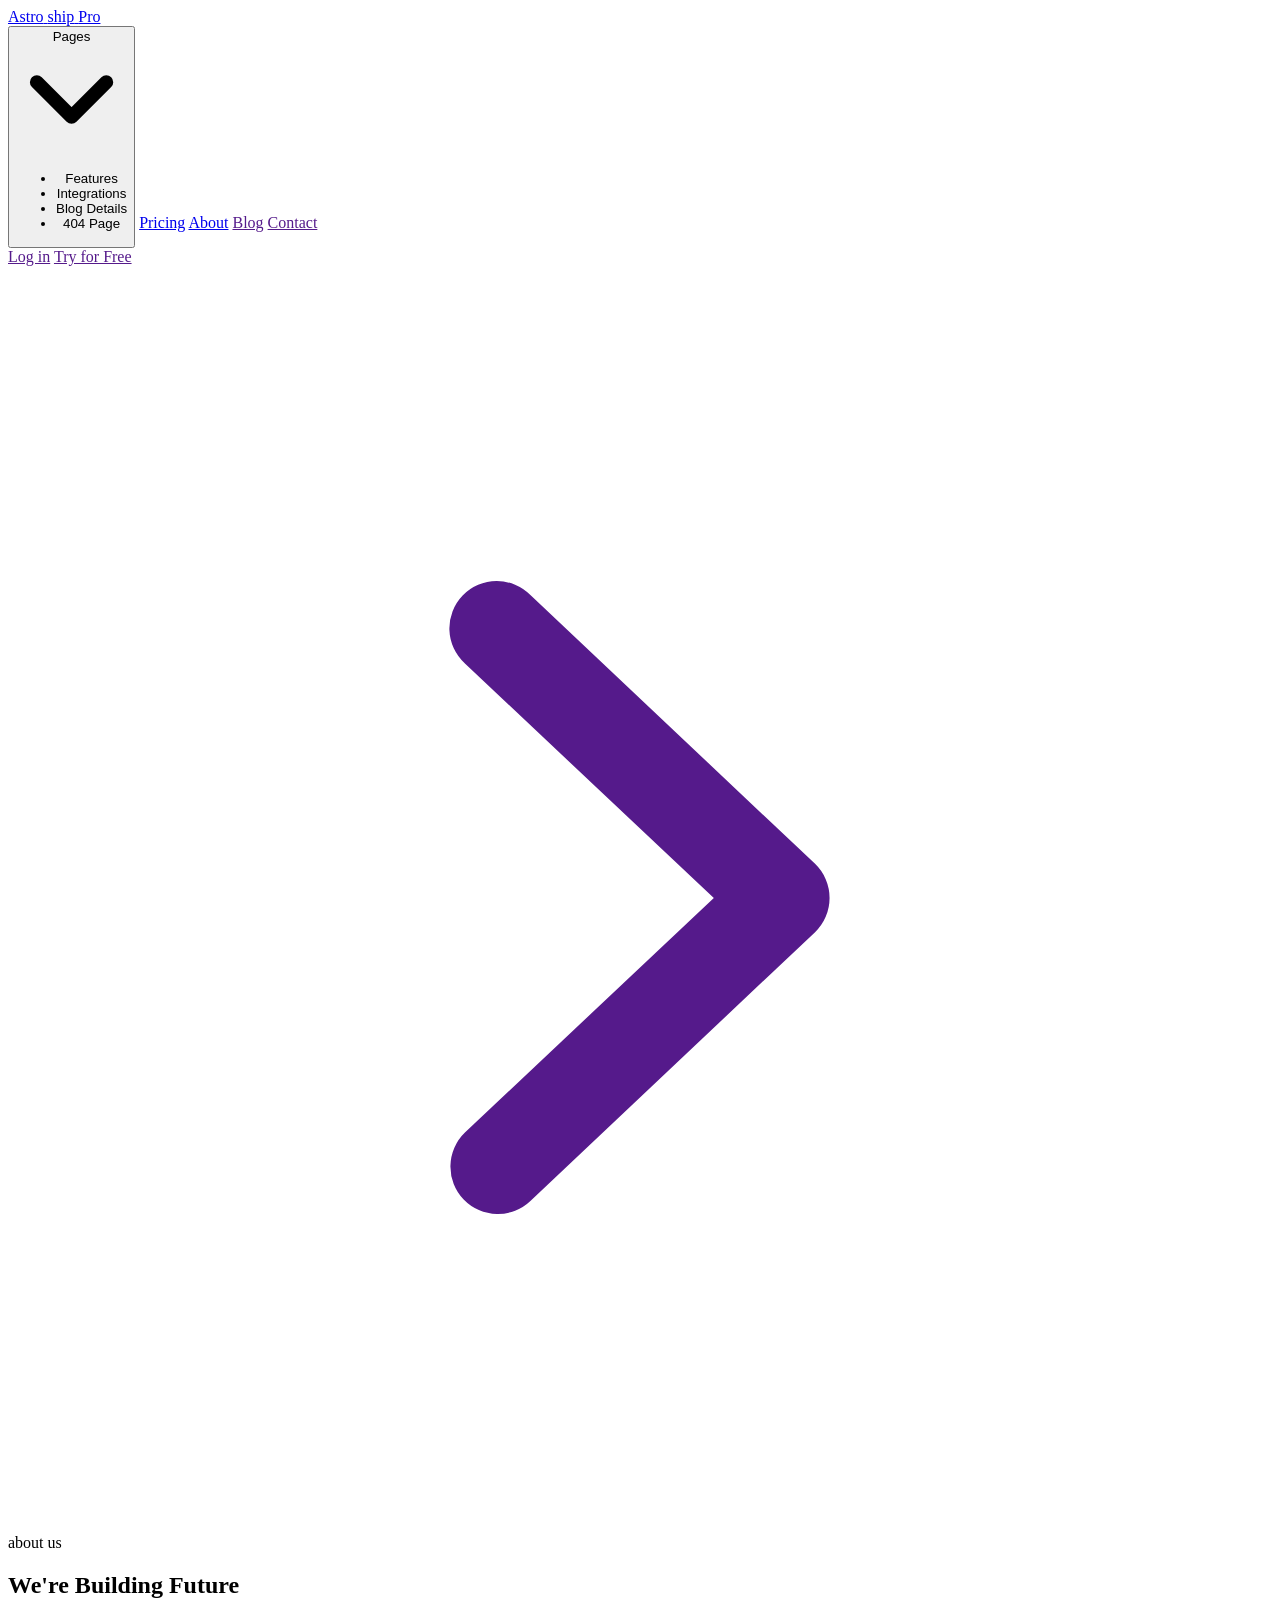
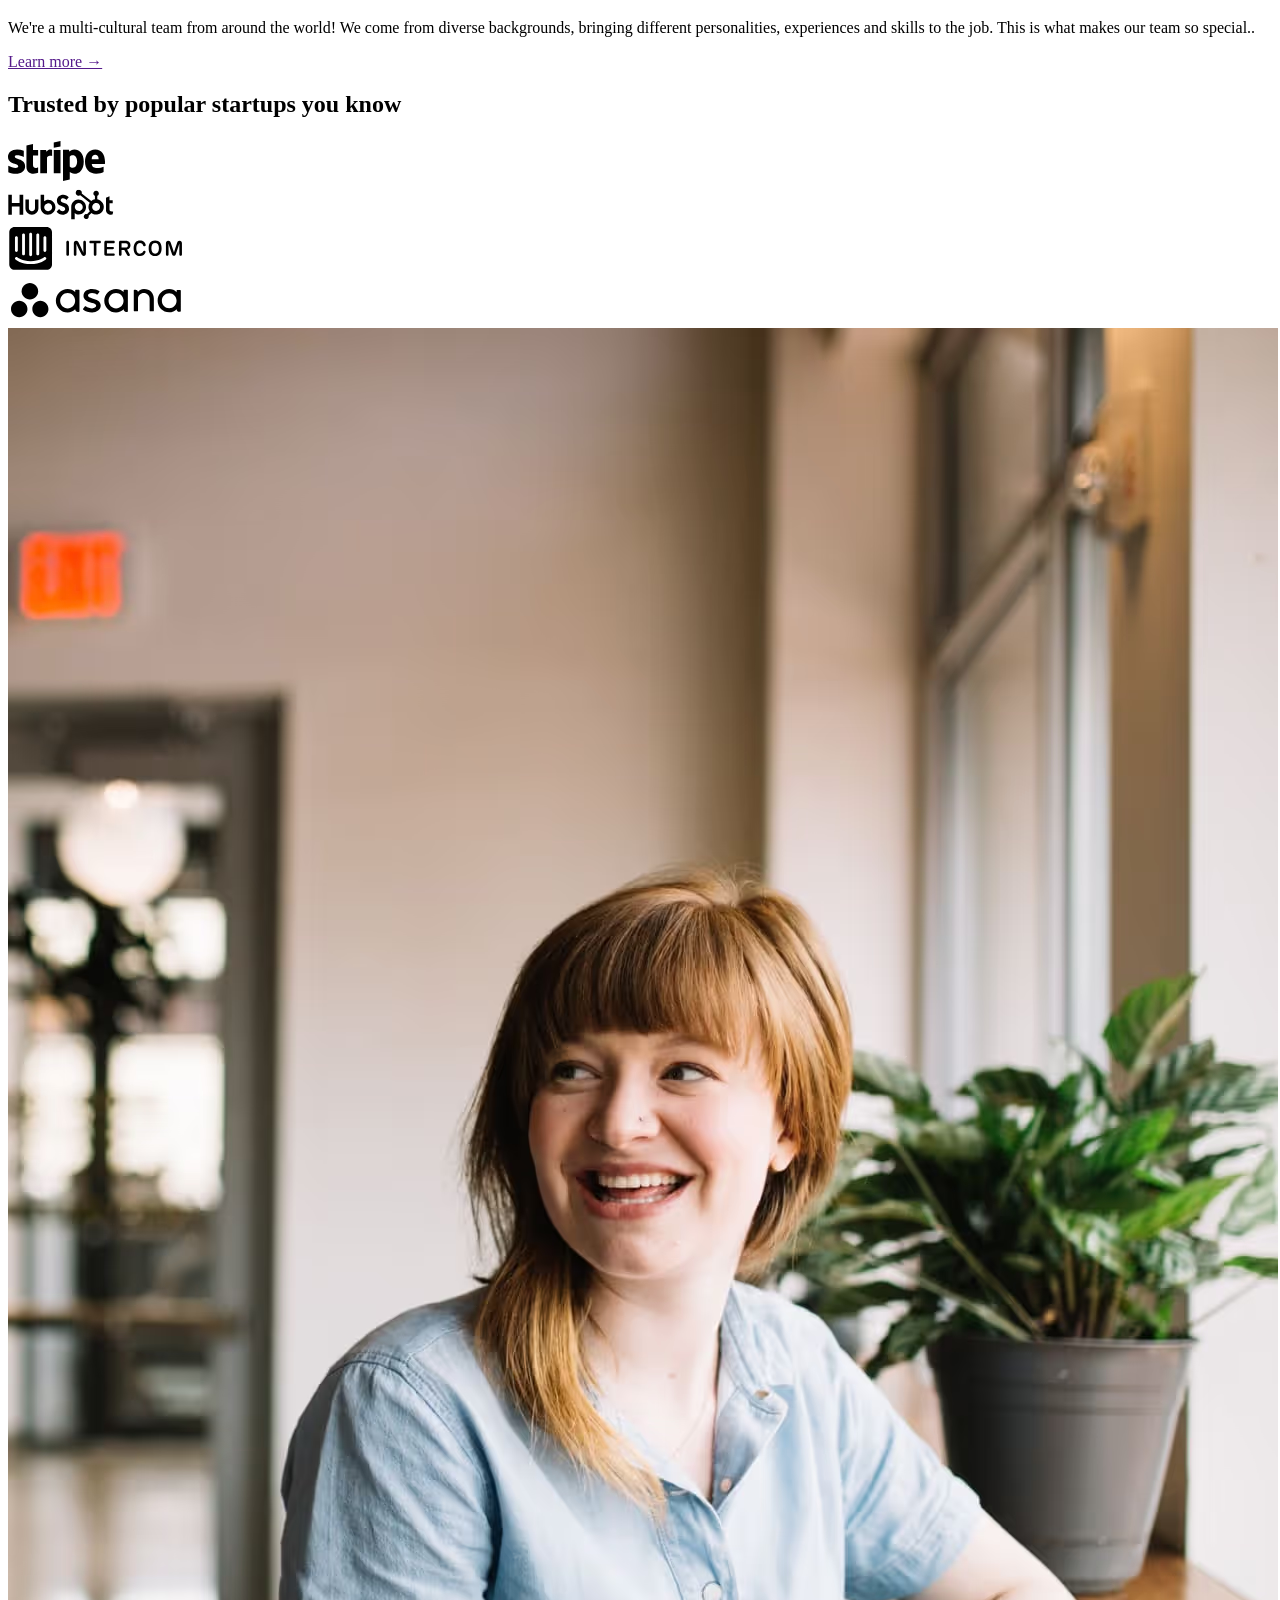
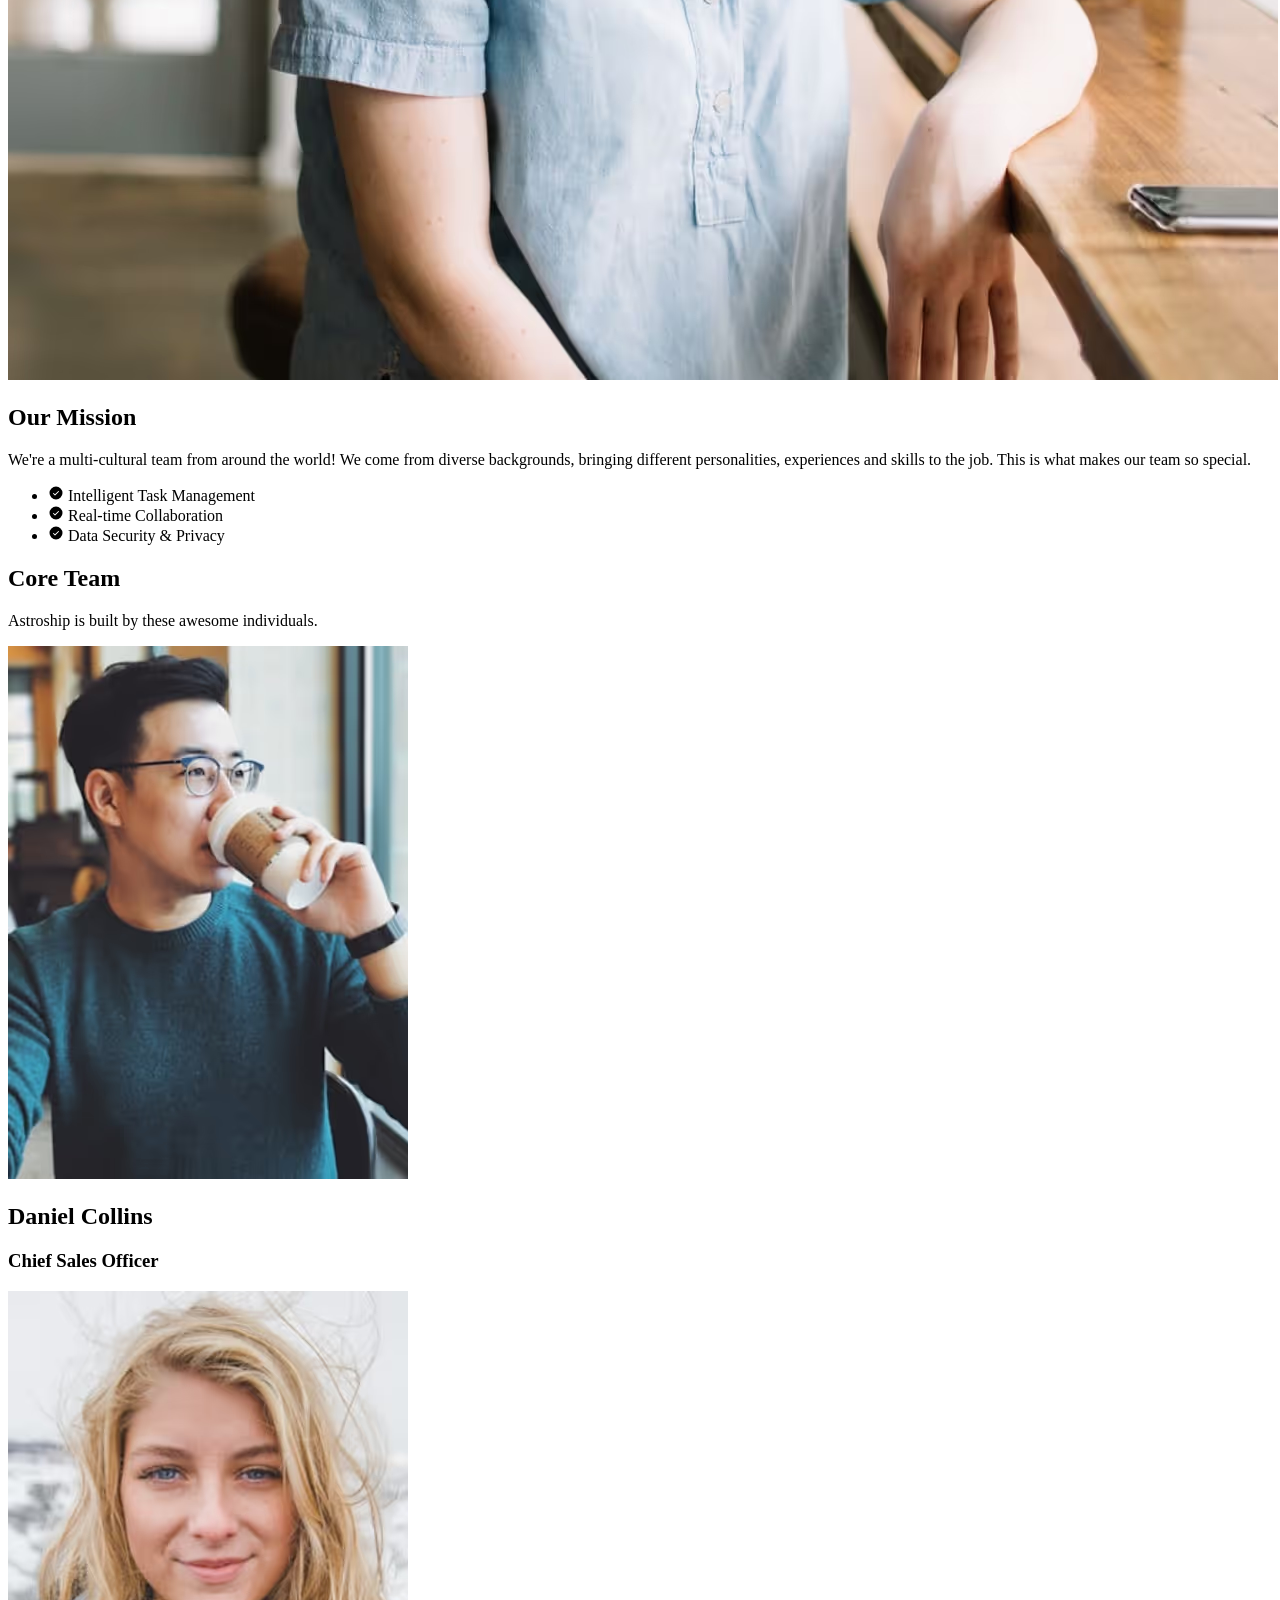
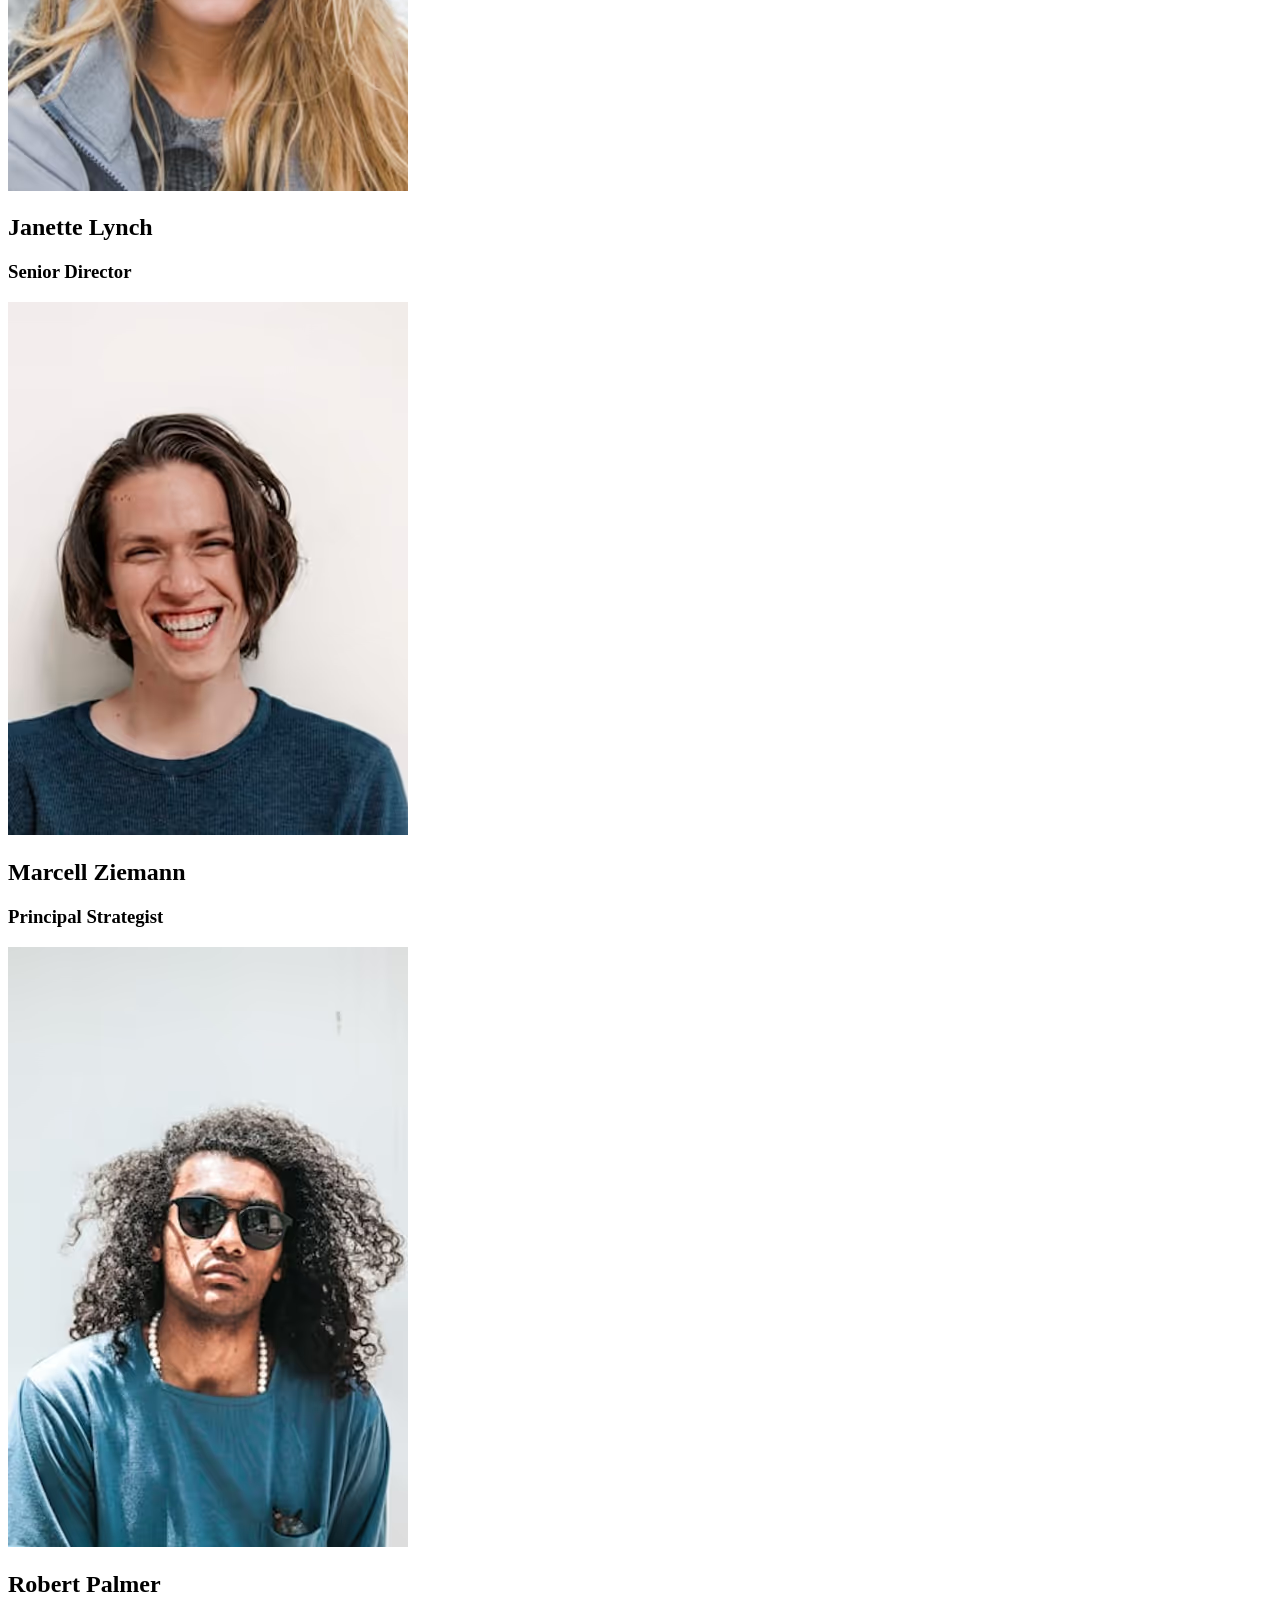
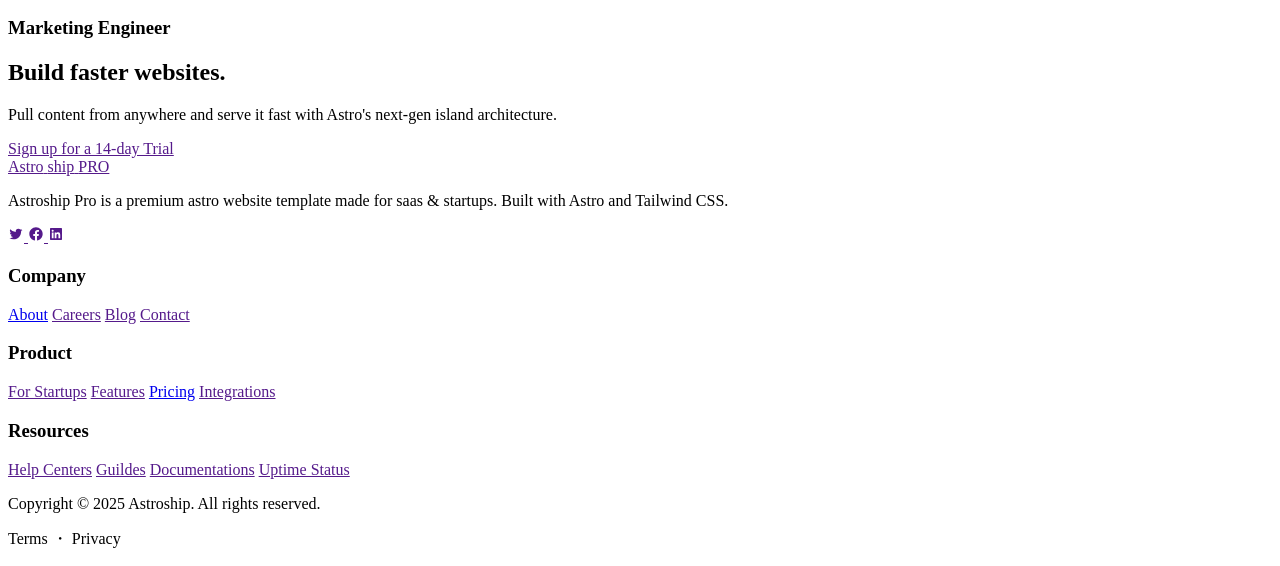
==== about.html @ 26588122 "update" ====
<!DOCTYPE html>
<html lang="en">

<head>
    <meta charset="UTF-8">
    <meta name="viewport" content="width=device-width, initial-scale=1.0">
    <title>Document</title>
    <link rel="preconnect" href="https://fonts.googleapis.com">
    <link rel="preconnect" href="https://fonts.gstatic.com" crossorigin>
    <link href="https://fonts.googleapis.com/css2?family=Inter:wght@100..900&display=swap" rel="stylesheet">
    <link rel="stylesheet" href="./css/about.css">
</head>

<body>
    <header>
        <div class="container">
            <div class="header-content">
                <a href="./index.html">
                    <div class="logo">
                        <span>Astro</span>
                        <span>ship</span>
                        <span>Pro</span>
                    </div>
                </a>
                <nav>
                    <button>
                        <span>Pages</span>
                        <svg xmlns="http://www.w3.org/2000/svg" fill="none" viewBox="0 0 24 24" stroke-width="3"
                            stroke="currentColor">
                            <path stroke-linecap="round" stroke-linejoin="round" d="M19.5 8.25l-7.5 7.5-7.5-7.5"></path>
                        </svg>
                        <div class="dropdown">
                            <ul>
                                <li>Features</li>
                                <li>Integrations</li>
                                <li>Blog Details</li>
                                <li>404 Page</li>
                            </ul>
                        </div>
                    </button>
                    <a href="./pricing.html">Pricing</a>
                    <a href="./about.html">About</a>
                    <a href="">Blog</a>
                    <a href="">Contact</a>
                </nav>
                <div class="login">
                    <a href="">Log in</a>
                    <a href="">
                        <span>Try for Free</span>
                        <svg xmlns="http://www.w3.org/2000/svg" viewBox="0 0 20 20" fill="currentColor">
                            <path fill-rule="evenodd"
                                d="M7.21 14.77a.75.75 0 01.02-1.06L11.168 10 7.23 6.29a.75.75 0 111.04-1.08l4.5 4.25a.75.75 0 010 1.08l-4.5 4.25a.75.75 0 01-1.06-.02z"
                                clip-rule="evenodd"></path>
                        </svg>
                    </a>
                </div>
            </div>
        </div>
    </header>
    <section class="aboutUs">
        <span>about us</span>
        <h1>We're Building Future</h1>
        <p>
            We're a multi-cultural team from around the world! We come from diverse backgrounds, bringing different
            personalities, experiences and skills to the job. This is what makes our team so special..
        </p>
        <a href="">
            Learn more →
        </a>
    </section>
    <section class="startUps">
        <h2>Trusted by popular startups you know</h2>
        <div>
            <div>
                <svg xmlns="http://www.w3.org/2000/svg" xmlns:xlink="http://www.w3.org/1999/xlink" fill="currentColor"
                    height="48" viewBox="0 0 97 48" width="97" class="h-full w-auto">
                    <clipPath id="a">
                        <path d="m0 0h97v48h-97z"></path>
                    </clipPath>
                    <g clip-path="url(#a)" fill="current">
                        <path clip-rule="evenodd"
                            d="m52.5131 4v5.42063l-6.763 1.44197v-5.44736zm14.0657 8.4375c-2.6406 0-4.3381 1.2283-5.2812 2.0828l-.3502-1.6556h-5.9278v31.1353l6.7361-1.4153.0269-7.5568c.97.6943 2.3981 1.6823 4.7692 1.6823 4.8231 0 9.215-3.8452 9.215-12.3099-.0269-7.7438-4.4728-11.9628-9.188-11.9628zm-1.6167 18.3981c-1.5897 0-2.5328-.5608-3.1795-1.255l-.0269-9.9067c.7006-.7744 1.6706-1.3084 3.2064-1.3084 2.4519 0 4.1494 2.7236 4.1494 6.2217 0 3.5781-1.6705 6.2484-4.1494 6.2484zm32.0382-6.1683c0-6.8359-3.3412-12.2298-9.727-12.2298-6.4128 0-10.2928 5.3939-10.2928 12.1764 0 8.0375 4.5806 12.0962 11.155 12.0962 3.2064 0 5.6314-.7209 7.4637-1.7356v-5.3405c-1.8323.9079-3.9339 1.4686-6.6014 1.4686-2.6137 0-4.9309-.9079-5.2273-4.0588h13.1759c0-.1463.0096-.4776.0206-.86l.0002-.006v-.0004-.0003-.0007l.0001-.0006v-.0004c.0151-.523.033-1.1393.033-1.5081zm-13.3106-2.5368c0-3.0174 1.8592-4.2724 3.5567-4.2724 1.6436 0 3.395 1.255 3.395 4.2724zm-31.1766-9.2399h-6.763v23.3648h6.763zm-14.4391.0026.4311 1.976c1.5897-2.8839 4.7422-2.2964 5.6045-1.976v6.1416c-.8353-.2937-3.5298-.6676-5.1195 1.3885v15.8347h-6.7361v-23.3648zm-13.0429-5.79554-6.5744 1.38853-.027 21.38881c0 3.9519 2.9909 6.8625 6.9787 6.8625 2.2094 0 3.8261-.4005 4.7153-.8812v-5.4206c-.8623.3472-5.1195 1.5755-5.1195-2.3765v-9.4794h5.1195v-5.6877h-5.1195zm-15.9238 11.13434c-1.42806 0-2.29029.4005-2.29029 1.4419 0 1.137 1.4839 1.6372 3.32489 2.2577 3.0011 1.0116 6.9512 2.3431 6.9679 7.2751 0 4.7798-3.8531 7.5302-9.45751 7.5302-2.31722 0-4.85-.454-7.35584-1.5221v-6.3552c2.26334 1.2283 5.11945 2.1362 7.35584 2.1362 1.50889 0 2.58671-.4005 2.58671-1.6289 0-1.2594-1.60861-1.8351-3.5506-2.5301-2.95752-1.0585-6.68833896-2.3937-6.68833896-6.8425 0-4.7263 3.63750896-7.5568 9.10723896-7.5568 2.2364 0 4.4458.3471 6.6822 1.2283v6.2751c-2.0478-1.0948-4.6344-1.7089-6.6822-1.7089z"
                            fill-rule="evenodd"></path>
                    </g>
                </svg>
            </div>
            <div>
                <svg viewBox="0 0 106 31" fill="currentColor" xmlns="http://www.w3.org/2000/svg" width="106" height="31"
                    class="h-full w-auto">
                    <g clip-path="url(#clip-hubspot-mono)">
                        <path
                            d="M11.5651 5.62866V14.0394H3.8408V5.62866H0.173584V25.7058H3.8408V17.5682H11.5651V25.7058H15.2323V5.62866H11.5651Z">
                        </path>
                        <path
                            d="M26.9691 19.2163C26.9691 20.0209 26.6495 20.7926 26.0805 21.3616C25.5116 21.9305 24.7399 22.2502 23.9353 22.2502C23.1306 22.2502 22.359 21.9305 21.79 21.3616C21.221 20.7926 20.9014 20.0209 20.9014 19.2163V10.6169H17.4229V19.2163C17.4229 20.9418 18.1083 22.5967 19.3285 23.8168C20.5486 25.037 22.2034 25.7224 23.929 25.7224C25.6545 25.7224 27.3094 25.037 28.5295 23.8168C29.7496 22.5967 30.4351 20.9418 30.4351 19.2163V10.6169H26.9691V19.2163Z">
                        </path>
                        <path
                            d="M52.7417 11.5023C52.7417 9.73968 53.9078 9.18088 55.1853 9.18088C56.2148 9.18088 57.575 9.96428 58.4644 10.9148L60.7427 8.23039C59.6053 6.69235 57.2983 5.62866 55.4099 5.62866C51.6367 5.62866 48.9074 7.83869 48.9074 11.5023C48.9074 18.2995 57.2156 16.1434 57.2156 19.9472C57.2156 21.1204 56.0765 22.1572 54.772 22.1572C52.7147 22.1572 52.0481 21.151 51.103 20.0873L48.575 22.716C50.192 24.7014 52.1865 25.7094 54.5762 25.7094C58.1607 25.7094 61.0446 23.4724 61.0446 19.9759C61.0446 12.4295 52.7363 14.7742 52.7363 11.5023">
                        </path>
                        <path
                            d="M104.141 22.4985C102.085 22.4985 101.501 21.6091 101.501 20.2471V14.219H104.696V11.1644H101.501V7.13428L97.9741 8.71724V20.9964C97.9741 24.1372 100.141 25.7201 103.113 25.7201C103.579 25.7286 104.045 25.6913 104.504 25.6087L105.364 22.441C104.976 22.4679 104.531 22.4949 104.141 22.4949">
                        </path>
                        <path
                            d="M40.2095 10.7176C38.4864 10.7176 37.2844 11.2171 36.1219 12.358V5.74951H32.6379V17.9981C32.6379 22.5835 35.953 25.7242 39.6777 25.7242C43.8103 25.7242 47.4452 22.5278 47.4452 18.2227C47.4452 13.9715 44.0996 10.7194 40.2095 10.7194V10.7176ZM40.188 22.2187C39.4062 22.2187 38.6419 21.9869 37.9919 21.5526C37.3418 21.1182 36.8352 20.5008 36.536 19.7785C36.2368 19.0563 36.1585 18.2615 36.311 17.4947C36.4636 16.7279 36.84 16.0235 37.3929 15.4707C37.9457 14.9179 38.65 14.5414 39.4168 14.3889C40.1836 14.2364 40.9784 14.3146 41.7007 14.6138C42.423 14.913 43.0404 15.4197 43.4747 16.0697C43.9091 16.7198 44.1409 17.484 44.1409 18.2658C44.1409 19.3142 43.7244 20.3196 42.9831 21.061C42.2418 21.8023 41.2364 22.2187 40.188 22.2187Z">
                        </path>
                        <path
                            d="M78.0389 18.0389C78.0389 13.7266 74.4112 10.5374 70.2714 10.5374C66.5467 10.5374 63.2317 13.6781 63.2317 18.2635V30.5193H66.7156V23.9018C67.8763 25.0409 69.0802 25.5422 70.8015 25.5422C74.6915 25.5422 78.0371 22.2919 78.0371 18.0389H78.0389ZM74.74 17.9958C74.74 18.7776 74.5082 19.5418 74.0738 20.1919C73.6395 20.8419 73.0221 21.3486 72.2998 21.6478C71.5775 21.947 70.7827 22.0252 70.0159 21.8727C69.2492 21.7202 68.5448 21.3437 67.992 20.7909C67.4392 20.2381 67.0627 19.5337 66.9102 18.7669C66.7577 18.0001 66.8359 17.2054 67.1351 16.4831C67.4343 15.7608 67.941 15.1434 68.591 14.709C69.2411 14.2747 70.0053 14.0429 70.7871 14.0429C71.8355 14.0429 72.8409 14.4593 73.5822 15.2006C74.3236 15.942 74.74 16.9474 74.74 17.9958Z">
                        </path>
                        <path opacity="var(--svg-path-opacity)"
                            d="M89.2939 10.3688V6.86871C89.7565 6.65259 90.1481 6.30952 90.4233 5.87946C90.6984 5.44939 90.8458 4.95002 90.8481 4.43948V4.35862C90.8481 3.64382 90.5642 2.9583 90.0587 2.45285C89.5533 1.94741 88.8678 1.66346 88.153 1.66346H88.0721C87.3573 1.66346 86.6718 1.94741 86.1664 2.45285C85.6609 2.9583 85.377 3.64382 85.377 4.35862V4.43948C85.3793 4.95002 85.5267 5.44939 85.8018 5.87946C86.077 6.30952 86.4686 6.65259 86.9312 6.86871V10.3688C85.6017 10.5722 84.3497 11.1233 83.3017 11.9662L73.7033 4.48979C73.7713 4.24324 73.8075 3.98905 73.8111 3.73334C73.8122 3.1327 73.6351 2.54522 73.3022 2.04524C72.9694 1.54525 72.4957 1.15521 71.9412 0.924446C71.3866 0.693685 70.7761 0.632572 70.1868 0.748837C69.5975 0.865103 69.056 1.15352 68.6306 1.57762C68.2053 2.00171 67.9152 2.54243 67.7972 3.13137C67.6792 3.72031 67.7385 4.33102 67.9676 4.88625C68.1968 5.44149 68.5854 5.9163 69.0844 6.25063C69.5834 6.58496 70.1703 6.76379 70.771 6.7645C71.2962 6.76215 71.8117 6.62214 72.2659 6.35843L81.7187 13.7126C80.8694 14.9955 80.4262 16.5045 80.447 18.0429C80.4679 19.5813 80.9517 21.0778 81.8355 22.3371L78.9607 25.212C78.7282 25.1377 78.486 25.0984 78.242 25.0952C77.7489 25.0955 77.2669 25.2421 76.8571 25.5162C76.4473 25.7904 76.1279 26.1799 75.9393 26.6356C75.7508 27.0912 75.7016 27.5925 75.7979 28.0761C75.8941 28.5597 76.1316 29.0039 76.4803 29.3526C76.829 29.7013 77.2732 29.9387 77.7568 30.035C78.2404 30.1313 78.7417 30.0821 79.1973 29.8935C79.653 29.705 80.0425 29.3856 80.3166 28.9758C80.5908 28.5659 80.7373 28.084 80.7377 27.5909C80.7346 27.3469 80.6952 27.1047 80.6209 26.8722L83.4652 24.0279C84.3927 24.7416 85.4712 25.2336 86.6181 25.4661C87.7651 25.6987 88.95 25.6657 90.0822 25.3696C91.2144 25.0735 92.2639 24.5222 93.1501 23.7579C94.0364 22.9936 94.736 22.0367 95.1953 20.9603C95.6546 19.8839 95.8615 18.7167 95.8001 17.548C95.7386 16.3793 95.4106 15.2402 94.841 14.2179C94.2713 13.1956 93.4753 12.3172 92.5138 11.6501C91.5524 10.9829 90.4509 10.5446 89.2939 10.3688ZM88.1152 21.879C87.3372 21.8783 86.5769 21.6469 85.9303 21.2142C85.2837 20.7815 84.7799 20.1668 84.4826 19.4478C84.1852 18.7288 84.1077 17.9378 84.2598 17.1748C84.4119 16.4118 84.7868 15.711 85.3371 15.161C85.8873 14.611 86.5883 14.2364 87.3514 14.0847C88.1145 13.9329 88.9054 14.0108 89.6243 14.3085C90.3431 14.6061 90.9576 15.1102 91.39 15.757C91.8224 16.4037 92.0534 17.1642 92.0538 17.9422C92.0538 18.9858 91.6392 19.9867 90.9013 20.7247C90.1633 21.4626 89.1624 21.8772 88.1188 21.8772">
                        </path>
                    </g>
                    <defs>
                        <clipPath id="clip-hubspot-mono">
                            <rect width="105.19" height="29.8175" fill="current"
                                transform="translate(0.174072 0.692871)">
                            </rect>
                        </clipPath>
                    </defs>
                </svg>
            </div>
            <div>
                <svg fill="currentColor" viewBox="0 0 175 48" width="175" height="48" class="h-full w-auto"
                    xmlns="http://www.w3.org/2000/svg">
                    <g fill="current">
                        <path
                            d="m37.6816794 0h-32.06106871c-2.9509542 0-5.34351145 2.39255725-5.34351145 5.34351145v32.06106875c0 2.9509542 2.39255725 5.3435114 5.34351145 5.3435114h32.06106871c2.9509542 0 5.3435114-2.3925572 5.3435114-5.3435114v-32.06106875c0-2.9509542-2.3925572-5.34351145-5.3435114-5.34351145zm-10.3316794 7.83759542c0-.78683206.6385496-1.42538168 1.4253817-1.42538168.786832 0 1.4253817.63854962 1.4253817 1.42538168v19.03759538c0 .7868321-.6385497 1.4253817-1.4253817 1.4253817-.7868321 0-1.4253817-.6385496-1.4253817-1.4253817zm-7.1242366-.72137405c0-.78683206.6385496-1.42538168 1.4253816-1.42538168.7868321 0 1.4253817.63854962 1.4253817 1.42538168v20.66202293c0 .786832-.6385496 1.4253817-1.4253817 1.4253817-.786832 0-1.4253816-.6385497-1.4253816-1.4253817zm-7.1242367.72137405c0-.78683206.6385496-1.42538168 1.4253817-1.42538168s1.4240458.63854962 1.4240458 1.42538168v19.03759538c0 .7868321-.6372137 1.4253817-1.4240458 1.4253817s-1.4253817-.6385496-1.4253817-1.4253817zm-7.12423662 2.84942748c0-.78683206.63721374-1.42538168 1.4240458-1.42538168s1.42538168.63854962 1.42538168 1.42538168v12.8164122c0 .7868321-.63854962 1.4253817-1.42538168 1.4253817s-1.4240458-.6385496-1.4240458-1.4253817zm30.85076332 21.7347328c-.2190839.1896947-5.4984732 4.6181298-15.1769084 4.6181298-9.6784351 0-14.95515263-4.4284351-15.17690836-4.6181298-.5971374-.5116412-.66793893-1.410687-.15496183-2.0091603.51030534-.5958015 1.40801527-.666603 2.00515267-.1562977.08282443.0694657 4.79713742 3.9341603 13.32538172 3.9341603 8.6351145 0 13.2759542-3.8927481 13.321374-3.9314885.5958015-.5129771 1.4975191-.4435115 2.0078244.1536259.5156489.5984733.4461832 1.4975191-.1509542 2.0091603zm.4969466-8.9183206c0 .7868321-.6385496 1.4253817-1.4253817 1.4253817-.786832 0-1.4240458-.6385496-1.4240458-1.4253817v-12.8164122c0-.78683206.6372138-1.42538168 1.4240458-1.42538168.7868321 0 1.4253817.63854962 1.4253817 1.42538168z"
                            transform="translate(1 3)"></path>
                        <g transform="translate(57.442748 16.358779)">
                            <path
                                d="m3.54007634 14.1950382c0 .7133587-.54503817 1.2998091-1.32118321 1.2998091-.75477099 0-1.29980916-.5877862-1.29980916-1.2998091v-12.39293896c0-.71335878.54503817-1.29980916 1.32118321-1.29980916.75477099 0 1.29980916.58778626 1.29980916 1.29980916z">
                            </path>
                            <path
                                d="m20.4830153 1.80209924v11.32423666c0 1.530916-.8175573 2.3912214-2.1173664 2.3912214h-.1041985c-1.2370229 0-1.8248092-.7133588-2.3484733-1.7620229l-2.6423664-5.13778631-2.3484733-5.30477099.0627863 5.13778626.021374 5.72423664c0 .7133588-.5450382 1.2998092-1.3211832 1.2998092-.75477099 0-1.29980916-.5877863-1.29980916-1.2998092v-11.32423664c0-1.40534351.81755726-2.39122137 2.24427486-2.39122137h.1041984c1.3211832 0 1.8662214.71335877 2.3912214 1.7620229l2.5996183 5.09637404 2.2229008 4.94942747-.0627863-4.73969464-.021374-5.72423665c0-.71335877.5450381-1.29980916 1.3211832-1.29980916.7534351-.00133587 1.2984733.58511451 1.2984733 1.29847329z">
                            </path>
                            <path
                                d="m30.9896947 14.175c0 .7133588-.5450382 1.2998092-1.3211832 1.2998092-.754771 0-1.2998092-.5877863-1.2998092-1.2998092v-11.21870229h-3.2501908c-.6706107 0-1.2156489-.50362595-1.2156489-1.2370229 0-.71335878.5450382-1.21564886 1.2156489-1.21564886h9.121374c.6706107 0 1.2156489.50362596 1.2156489 1.2370229 0 .71335878-.5450382 1.21564886-1.2156489 1.21564886h-3.2501908z">
                            </path>
                            <path
                                d="m38.8740458 13.7555344v-11.63816799c0-1.09007633.6078244-1.69790076 1.7192748-1.65648855h7.5490458c.6706107 0 1.2156489.52366413 1.2156489 1.2370229 0 .71335878-.5450382 1.21564886-1.2156489 1.21564886h-6.6687023v3.60687023h5.8925573c.6505725 0 1.1742366.48225191 1.1742366 1.17423664s-.5236641 1.17423664-1.1742366 1.17423664h-5.8925573v4.15190837h6.6687023c.6706107 0 1.2156489.5236641 1.2156489 1.2370229s-.5450382 1.2156511-1.2156489 1.2156511h-7.611832c-1.0900764.0013337-1.6979008-.6064908-1.6564886-1.7179411z">
                            </path>
                            <path
                                d="m64.2477099 13.7755725c.3566794.6078244.1255725 1.3839695-.6078244 1.7620229-.7133588.3566794-1.4895038.0841603-1.8448473-.5236641l-2.9148855-5.3889313h-2.767939l.0213741 4.571374c0 .7133588-.5450382 1.2998092-1.3211832 1.2998092-.754771 0-1.2998092-.5877863-1.2998092-1.2998092v-12.07900759c0-1.09007633.6078244-1.69790076 1.7192748-1.65648855h4.9694657c3.4185114 0 4.8438931 2.22290077 4.8438931 4.48721374 0 2.16011451-1.2583969 3.7538168-3.4185114 4.17328245zm-8.136832-6.52175571h4.1519084c1.4053435 0 2.1387404-.90171755 2.1387404-2.18148855 0-1.27977099-.776145-2.1601145-2.1601145-2.1601145h-4.1305343z">
                            </path>
                            <path
                                d="m70.4541985 14.3633588c-1.5723283-1.4053435-2.285687-3.6068703-2.285687-6.37480918 0-2.78931298.6919847-4.96946565 2.2442748-6.35343512.9645038-.83893129 2.2643129-1.40534351 4.1519084-1.40534351 1.6564885 0 2.9362595.37805344 3.9007633 1.19561069.8389313.67061069 1.4467557 1.61507634 1.8034351 2.93625954.1883588.69198473-.2938931 1.38396947-1.0900763 1.53091603-.754771.12557252-1.3625954-.35667939-1.5937023-1.04866412-.251145-.67061069-.5877863-1.1528626-.9858779-1.48950382-.5450381-.48225191-1.2156488-.69198473-2.0973282-.69198473-.9431298 0-1.7620229.27251908-2.3698473.88034351-.8803435.88034351-1.258397 2.45400764-1.258397 4.44580153 0 1.97175572.3566794 3.54408398 1.279771 4.42442748.6078244.6078244 1.4053435.8803435 2.3270993.8803435.9645038 0 1.6979007-.251145 2.307061-.8175572.3139313-.2938932.5877863-.6706107.7761451-1.1114504.272519-.6505725.8389313-1.1328245 1.5723282-.9645038.7333969.1683206 1.1956107.8803435.9645038 1.5723282-.3780534 1.1528626-1.0272901 2.0759542-1.9076336 2.7051527-.9645038.6919847-2.1601145 1.0486641-3.6696565 1.0486641-1.9290076 0-3.1459923-.5664122-4.0690839-1.3625954z">
                            </path>
                            <path
                                d="m83.2251908 7.98854962c0-4.69694657 1.9290077-7.75877863 6.4803436-7.75877863 4.5085877 0 6.4589694 2.97767176 6.4589694 7.75877863 0 4.84389308-1.9717557 7.75877858-6.4589694 7.75877858-4.5713741 0-6.4803436-2.9148855-6.4803436-7.75877858zm10.2541985 0c0-3.56545802-1.2998091-5.30477099-3.795229-5.30477099-2.4540076 0-3.7538168 1.74064885-3.7538168 5.30477099 0 3.56545798 1.258397 5.30477098 3.7538168 5.30477098 2.4740458 0 3.795229-1.7406488 3.795229-5.30477098z">
                            </path>
                            <path
                                d="m116.50458 14.175c0 .7133588-.545038 1.2998092-1.321183 1.2998092-.754771 0-1.299809-.5877863-1.299809-1.2998092v-5.62003817l.062786-5.4730916-1.824809 5.55725191-1.844847 5.47309156c-.313932.9645039-.964504 1.3425573-1.782062 1.3425573-.860305 0-1.489503-.3980916-1.824809-1.3625954l-1.887595-5.45171758-1.740649-5.47309161.062786 5.3889313v5.62003819c0 .7133588-.545038 1.2998091-1.321183 1.2998091-.754771 0-1.299809-.5877862-1.299809-1.2998091v-11.21870231c0-1.55229008.838931-2.45400764 2.307061-2.45400764 1.383969 0 2.160115.73339695 2.599618 2.0759542l1.929008 5.72423664 1.174237 3.90076341 1.19561-3.90076341 1.929008-5.72423664c.44084-1.34255725 1.195611-2.0759542 2.57958-2.0759542 1.46813 0 2.285687.88034352 2.285687 2.45400764z">
                            </path>
                        </g>
                    </g>
                </svg>
            </div>
            <div>
                <svg viewBox="0 0 175 48" width="175" height="48" class="h-full w-auto"
                    xmlns="http://www.w3.org/2000/svg" fill="currentColor">
                    <g fill="current" transform="translate(3 7)">
                        <path
                            d="m56.6548259 25.3816928c-4.1385107 0-7.493381-3.4354677-7.493381-7.6740785 0-4.2375322 3.3548703-7.6729999 7.493381-7.6729999s7.4930223 3.4354677 7.4930223 7.6729999c0 4.2386108-3.3545116 7.6740785-7.4930223 7.6740785zm7.5167037.9731908c.1033371 1.1773918 1.0441361 2.6765442 2.6742084 2.6765442h.9537161c.3695739 0 .6727681-.3034255.6727681-.6737198v-20.9992784h-.0043057c-.0190169-.35375682-.311088-.6374094-.6684624-.6374094h-2.9551564c-.3573744 0-.6494455.28365258-.66918.6374094h-.0035881v1.70622957c-1.8109123-2.23434825-4.665602-3.16188139-7.5281855-3.16188139-6.5070133 0-11.782233 5.28514132-11.782233 11.80483652 0 6.5204142 5.2752197 11.8055555 11.782233 11.8055555v.0007191c2.8625835 0 5.9824335-1.1130398 7.5278267-3.1618814zm40.8858944-.9731908c-4.138215 0-7.4934948-3.4354677-7.4934948-7.6740785 0-4.2375322 3.3552798-7.6729999 7.4934948-7.6729999 4.138574 0 7.493136 3.4354677 7.493136 7.6729999 0 4.2386108-3.354562 7.6740785-7.493136 7.6740785zm7.516818.9731908c.103339 1.1773918 1.044152 2.6765442 2.674249 2.6765442h.954089c.36958 0 .67242-.3034255.67242-.6737198v-20.9992784h-.003947c-.019376-.35375682-.311452-.6374094-.668473-.6374094h-2.95556c-.357379 0-.649096.28365258-.66919.6374094h-.003588v1.70622957c-1.81094-2.23434825-4.665673-3.16188139-7.5283-3.16188139-6.5071121 0-11.7820531 5.28514132-11.7820531 11.80483652 0 6.5204142 5.274941 11.8055555 11.7820531 11.8055555v.0007191c2.862627 0 5.982524-1.1130398 7.527941-3.1618814z">
                        </path>
                        <path
                            d="m158.204594 25.1860427c-4.064988 0-7.359971-3.3675788-7.359971-7.5224295 0-4.1537935 3.294983-7.5213723 7.359971-7.5213723 4.064282 0 7.358914 3.3675788 7.358914 7.5213723 0 4.1548507-3.294632 7.5224295-7.358914 7.5224295zm7.382172.9539594c.101493 1.1541251 1.025498 2.6236526 2.626472 2.6236526h.937044c.362977 0 .660759-.2974295.660759-.6604063v-20.58430769h-.004229c-.01903-.34676617-.305535-.62481343-.65653-.62481343h-2.902757c-.350995 0-.6375.27804726-.656882.62481343h-.003877v1.67251244c-1.778234-2.19019486-4.581965-3.09939884-7.393449-3.09939884-6.391211 0-11.571912 5.18070069-11.571912 11.57155889 0 6.3915631 5.180701 11.5722637 11.571912 11.5722637v.0007048c2.811484 0 5.875642-1.0910448 7.393097-3.0993989z">
                        </path>
                        <path
                            d="m142.84652 26.386958-.001406-10.5372015h.000352c0-5.93987885-3.776327-9.94697872-9.798285-9.94697872-2.874492 0-5.504816 1.63540156-6.063061 3.06650865-.179876-1.10793139-.772903-2.27268871-2.611003-2.27268871h-.936967c-.36221 0-.658372.29458842-.658372.65367254v18.38754724.002789 1.9390543.0359084h.003864c.018621.3423501.304945.6177641.654859.6177641h1.959657.933805c.044266 0 .08783-.0052294.129637-.0135963.019322-.0034863.037239-.0108074.055859-.0160368.021431-.0066239.043916-.0118532.064292-.0202203.025646-.0104588.049184-.0247524.073074-.0380002.011594-.0069725.024242-.0122019.035484-.019523.028808-.0184771.055157-.0407891.080803-.0634498.004216-.0041835.009486-.0069726.01335-.0108074.028808-.0275414.055157-.0578717.078344-.0895967l.000352-.0006972c.072371-.0986611.116286-.2175423.123664-.3458364h.003513v-.0359084-1.2923542-.3395612-10.3614942c0-3.189922 2.606435-5.77637355 5.821706-5.77637355 3.214919 0 5.821355 2.58645155 5.821355 5.77637355l.002809 10.054704.000703-.0031377c0 .0087157.001406.01778.001406.0275414v1.9143019.0359084h.003513c.019322.3423501.305295.6177641.65521.6177641h1.958603.934859c.044618 0 .08783-.0052294.129637-.0135963.017215-.0031377.033024-.0097615.049887-.0146423.023539-.0066239.047779-.0125505.070615-.0216148.023539-.0097616.04532-.0230093.067453-.0359084.013702-.0073212.028106-.0128992.041105-.0216148.027051-.0174312.051293-.0383488.075182-.059615.006323-.0052293.012999-.0094128.018972-.0153394.027402-.0261469.051643-.0543856.074128-.0843673.001757-.0020919.003512-.0038349.005269-.0059267.071318-.0979638.114882-.2157991.122259-.3433959 0-.0010459.000352-.0017432.000352-.0017432h.003864v-.0359084-1.2923542zm-68.0938885-3.0398982c2.019354 1.3696875 4.2238214 2.0343993 6.3423435 2.0343993 2.0178847 0 4.103718-1.0238504 4.103718-2.8062416 0-2.3795174-4.5459338-2.7498003-7.4019717-3.6999536-2.8567726-.9501533-5.3172404-2.9140909-5.3172404-6.095289 0-4.86688419 4.4306051-6.87719712 8.5662773-6.87719712 2.6202386 0 5.3234843.84589884 7.0761866 2.05704768.6038228.44757504.2361667.96201671.2361667.96201671l-1.6733679 2.33853463c-.1876845.2635121-.5167754.4914338-.9887415.2059924-.4719662-.285082-2.1273369-1.4318807-4.6502439-1.4318807-2.5232742 0-4.0431154 1.1406873-4.0431154 2.5542334 0 1.6950333 1.9752793 2.2281688 4.2891989 2.8058822 4.0317296 1.0637547 8.4303805 2.3424891 8.4303805 7.1806134 0 4.288452-4.0982087 6.9386714-8.6272472 6.9386714-3.4326815 0-6.3548314-.9577027-8.8057497-2.7181646-.5108988-.5000617-.1542613-.9645331-.1542613-.9645331l1.6649202-2.3270307c.3386404-.4349926.7657972-.2832845.9527473-.1571007z">
                        </path>
                        <path
                            d="m27.1527778 8.26333583c0 4.56415467-3.6997975 8.26444197-8.2638889 8.26444197s-8.2638889-3.7002873-8.2638889-8.26444197c0-4.56304855 3.6997975-8.26333583 8.2638889-8.26333583s8.2638889 3.70028728 8.2638889 8.26333583">
                        </path>
                        <path
                            d="m8.23160463 17.773563c-4.54624074 0-8.2315679 3.6845926-8.2315679 8.2308333 0 4.5462408 3.68532716 8.2319352 8.2315679 8.2319352 4.54624077 0 8.23193527-3.6856944 8.23193527-8.2319352 0-4.5462407-3.6856945-8.2308333-8.23193527-8.2308333">
                        </path>
                        <path
                            d="m29.3846129 17.7727549c-4.4470501 0-8.0526208 3.6853272-8.0526208 8.2319352 0 4.5458734 3.6055707 8.2315679 8.0526208 8.2315679 4.4474094 0 8.0529801-3.6856945 8.0529801-8.2315679 0-4.546608-3.6055707-8.2319352-8.0529801-8.2319352">
                        </path>
                    </g>
                </svg>
            </div>
        </div>
    </section>
    <section class="missions">
        <div class="container">
            <div class="missions__content">
                <div class="missions__left">
                    <div class="round__primary"></div>
                    <div class="round__secondary"></div>
                    <img src="./images/footer_img_1.avif" alt="">
                </div>
                <div class="missions__right">
                    <h2>
                        <span>Our</span>
                        <strong>Mission</strong>
                    </h2>
                    <p>We're a multi-cultural team from around the world! We come from diverse backgrounds, bringing
                        different
                        personalities, experiences and skills to the job. This is what makes our team so special.</p>
                    <ul>
                        <li>
                            <svg width="1em" height="1em" viewBox="0 0 256 256" class="w-5 h-5"
                                data-icon="ph:check-circle-fill">
                                <symbol id="ai:ph:check-circle-fill">
                                    <path fill="currentColor"
                                        d="M128 24a104 104 0 1 0 104 104A104.11 104.11 0 0 0 128 24m45.66 85.66l-56 56a8 8 0 0 1-11.32 0l-24-24a8 8 0 0 1 11.32-11.32L112 148.69l50.34-50.35a8 8 0 0 1 11.32 11.32">
                                    </path>
                                </symbol>
                                <use xlink:href="#ai:ph:check-circle-fill"></use>
                            </svg>
                            <span>Intelligent Task Management</span>
                        </li>
                        <li>
                            <svg width="1em" height="1em" viewBox="0 0 256 256" class="w-5 h-5"
                                data-icon="ph:check-circle-fill">
                                <symbol id="ai:ph:check-circle-fill">
                                    <path fill="currentColor"
                                        d="M128 24a104 104 0 1 0 104 104A104.11 104.11 0 0 0 128 24m45.66 85.66l-56 56a8 8 0 0 1-11.32 0l-24-24a8 8 0 0 1 11.32-11.32L112 148.69l50.34-50.35a8 8 0 0 1 11.32 11.32">
                                    </path>
                                </symbol>
                                <use xlink:href="#ai:ph:check-circle-fill"></use>
                            </svg>
                            <span>Real-time Collaboration</span>
                        </li>
                        <li>
                            <svg width="1em" height="1em" viewBox="0 0 256 256" class="w-5 h-5"
                                data-icon="ph:check-circle-fill">
                                <symbol id="ai:ph:check-circle-fill">
                                    <path fill="currentColor"
                                        d="M128 24a104 104 0 1 0 104 104A104.11 104.11 0 0 0 128 24m45.66 85.66l-56 56a8 8 0 0 1-11.32 0l-24-24a8 8 0 0 1 11.32-11.32L112 148.69l50.34-50.35a8 8 0 0 1 11.32 11.32">
                                    </path>
                                </symbol>
                                <use xlink:href="#ai:ph:check-circle-fill"></use>
                            </svg>
                            <span>Data Security & Privacy</span>
                        </li>
                    </ul>
                </div>
            </div>
        </div>
    </section>
    <section class="team">
        <div class="container">
            <div class="team__title">
                <h2>Core <span>Team</span></h2>
                <p>Astroship is built by these awesome individuals.</p>
            </div>
            <div class="team__members">
                <div class="member">
                    <img src="./images/footer_img_2.avif" alt="">
                    <h2>Daniel Collins</h2>
                    <h3>Chief Sales Officer</h3>
                </div>
                <div class="member">
                    <img src="./images/footer_img_3.avif" alt="">
                    <h2>Janette Lynch</h2>
                    <h3>Senior Director</h3>
                </div>
                <div class="member">
                    <img src="./images/footer_img_4.avif" alt="">
                    <h2>Marcell Ziemann</h2>
                    <h3>Principal Strategist</h3>
                </div>
                <div class="member">
                    <img src="./images/footer_img_5.avif" alt="">
                    <h2>Robert Palmer</h2>
                    <h3>Marketing Engineer</h3>
                </div>
            </div>
        </div>
    </section>
    <section class="trial">
        <h2>Build faster websites.</h2>
        <p>Pull content from anywhere and serve it fast with Astro's next-gen island architecture.</p>
        <a href="">Sign up for a 14-day Trial </a>
    </section>
    <section class="footer">
        <div class="container">
            <div class="footer-content">
                <div class="main">
                    <div class="title">
                        <a href="">
                            <span>Astro</span>
                            <span>ship</span>
                            <span>PRO</span>
                        </a>
                        <p>
                            Astroship Pro is a premium astro website template made for saas & startups. Built with Astro
                            and Tailwind CSS.
                        </p>
                        <div>
                            <a href="">
                                <svg width="1em" height="1em" viewBox="0 0 24 24" class="w-4 h-4"
                                    data-icon="bx:bxl-twitter">
                                    <symbol id="ai:bx:bxl-twitter">
                                        <path
                                            d="M19.633 7.997c.013.175.013.349.013.523c0 5.325-4.053 11.461-11.46 11.461c-2.282 0-4.402-.661-6.186-1.809c.324.037.636.05.973.05a8.07 8.07 0 0 0 5.001-1.721a4.036 4.036 0 0 1-3.767-2.793c.249.037.499.062.761.062c.361 0 .724-.05 1.061-.137a4.027 4.027 0 0 1-3.23-3.953v-.05c.537.299 1.16.486 1.82.511a4.022 4.022 0 0 1-1.796-3.354c0-.748.199-1.434.548-2.032a11.457 11.457 0 0 0 8.306 4.215c-.062-.3-.1-.611-.1-.923a4.026 4.026 0 0 1 4.028-4.028c1.16 0 2.207.486 2.943 1.272a7.957 7.957 0 0 0 2.556-.973a4.02 4.02 0 0 1-1.771 2.22a8.073 8.073 0 0 0 2.319-.624a8.645 8.645 0 0 1-2.019 2.083z"
                                            fill="currentColor"></path>
                                    </symbol>
                                    <use xlink:href="#ai:bx:bxl-twitter"></use>
                                </svg>
                            </a>
                            <a href="">
                                <svg width="1em" height="1em" viewBox="0 0 24 24" class="w-4 h-4"
                                    data-icon="bx:bxl-facebook-circle">
                                    <symbol id="ai:bx:bxl-facebook-circle">
                                        <path
                                            d="M12.001 2.002c-5.522 0-9.999 4.477-9.999 9.999c0 4.99 3.656 9.126 8.437 9.879v-6.988h-2.54v-2.891h2.54V9.798c0-2.508 1.493-3.891 3.776-3.891c1.094 0 2.24.195 2.24.195v2.459h-1.264c-1.24 0-1.628.772-1.628 1.563v1.875h2.771l-.443 2.891h-2.328v6.988C18.344 21.129 22 16.992 22 12.001c0-5.522-4.477-9.999-9.999-9.999z"
                                            fill="currentColor"></path>
                                    </symbol>
                                    <use xlink:href="#ai:bx:bxl-facebook-circle"></use>
                                </svg>
                            </a>
                            <a href="">
                                <svg width="1em" height="1em" viewBox="0 0 24 24" class="w-4 h-4"
                                    data-icon="bx:bxl-linkedin-square">
                                    <symbol id="ai:bx:bxl-linkedin-square">
                                        <path
                                            d="M20 3H4a1 1 0 0 0-1 1v16a1 1 0 0 0 1 1h16a1 1 0 0 0 1-1V4a1 1 0 0 0-1-1zM8.339 18.337H5.667v-8.59h2.672v8.59zM7.003 8.574a1.548 1.548 0 1 1 0-3.096a1.548 1.548 0 0 1 0 3.096zm11.335 9.763h-2.669V14.16c0-.996-.018-2.277-1.388-2.277c-1.39 0-1.601 1.086-1.601 2.207v4.248h-2.667v-8.59h2.56v1.174h.037c.355-.675 1.227-1.387 2.524-1.387c2.704 0 3.203 1.778 3.203 4.092v4.71z"
                                            fill="currentColor"></path>
                                    </symbol>
                                    <use xlink:href="#ai:bx:bxl-linkedin-square"></use>
                                </svg>
                            </a>
                        </div>
                    </div>
                    <div class="link-group">
                        <h3>Company</h3>
                        <div>
                            <a href="./about.html">About</a>
                            <a href="">Careers</a>
                            <a href="">Blog</a>
                            <a href="">Contact</a>
                        </div>
                    </div class="link-group">
                    <div class="link-group">
                        <h3>Product</h3>
                        <div>
                            <a href="">For Startups</a>
                            <a href="">Features</a>
                            <a href="./pricing.html">Pricing</a>
                            <a href="">Integrations</a>
                        </div>
                    </div>
                    <div class="link-group">
                        <h3>Resources</h3>
                        <div>
                            <a href="">Help Centers</a>
                            <a href="">Guildes</a>
                            <a href="">Documentations</a>
                            <a href="">Uptime Status</a>
                        </div>
                    </div>
                </div>
                <div class="secondary">
                    <p>Copyright © 2025 Astroship. All rights reserved.</p>
                    <p>Terms ・ Privacy</p>
                </div>
            </div>
        </div>
    </section>
    <script src="./js/pricing.js"></script>
</body>

</html>
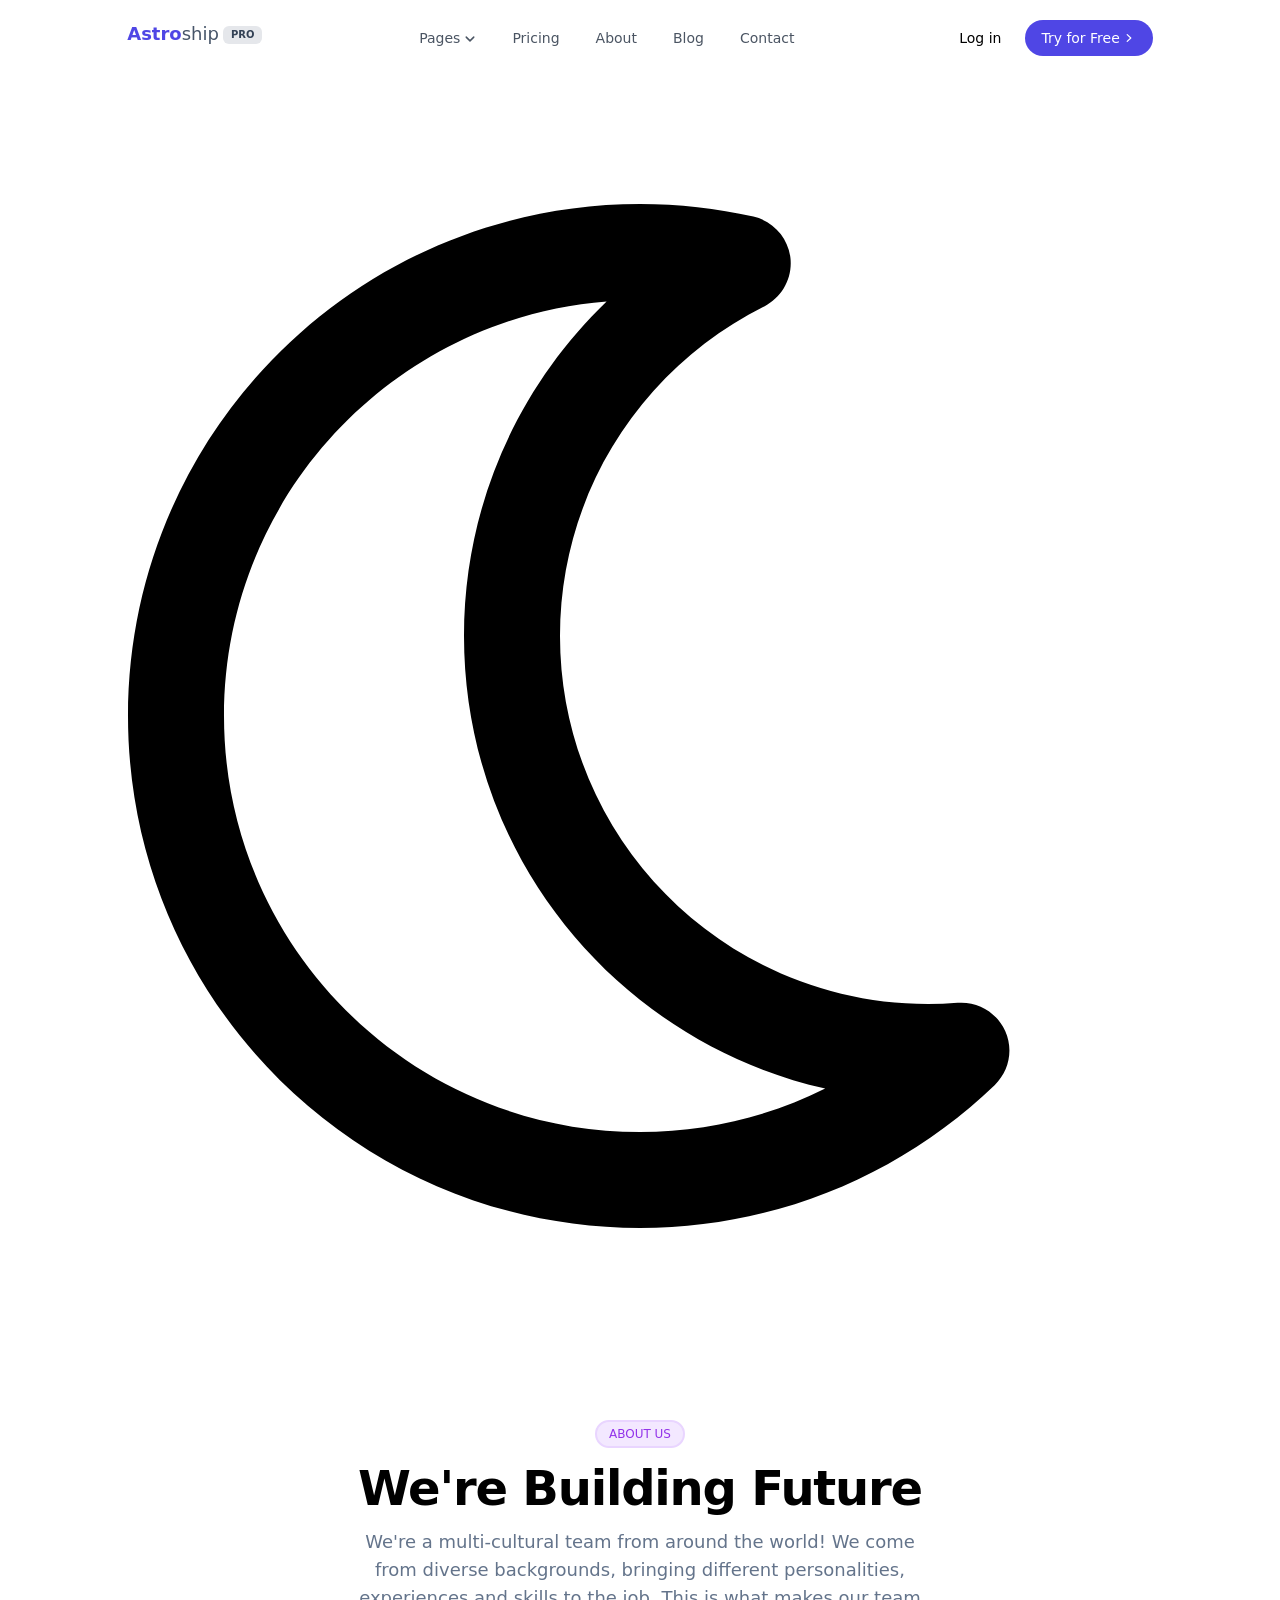
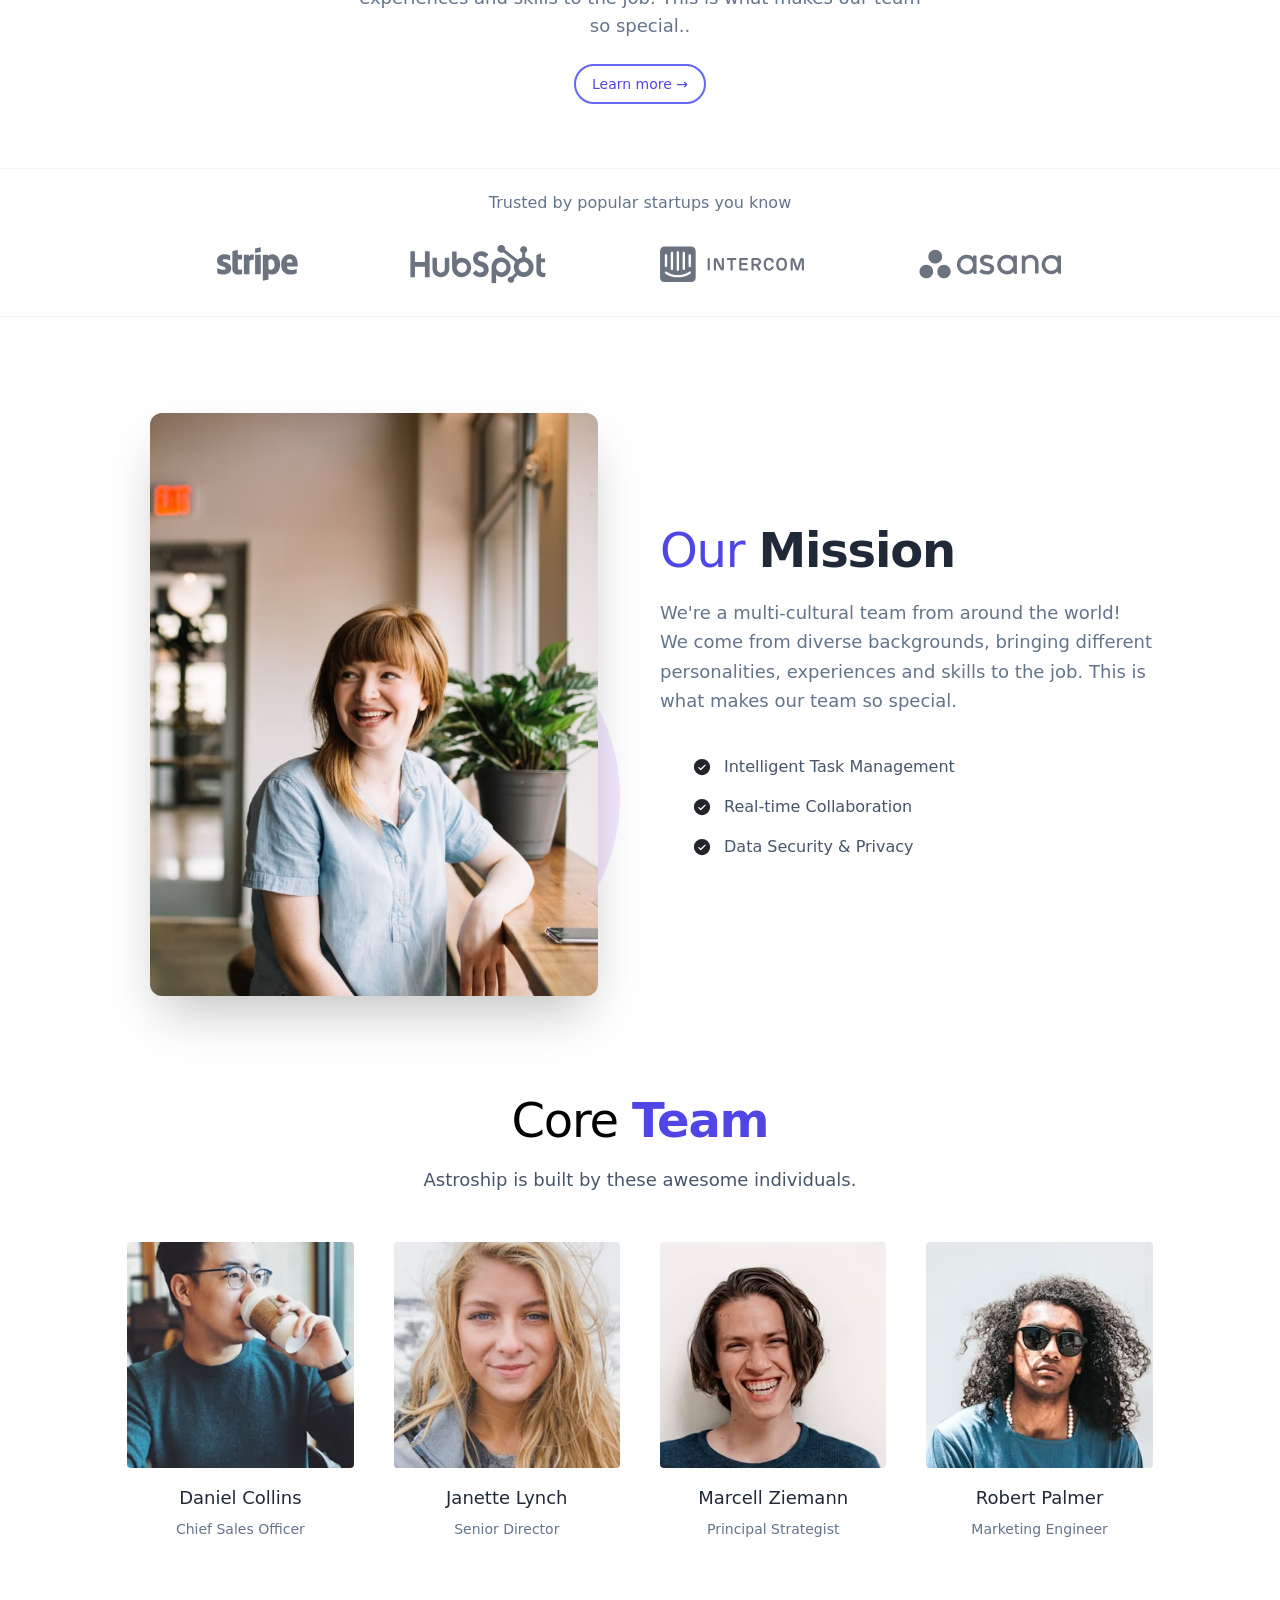
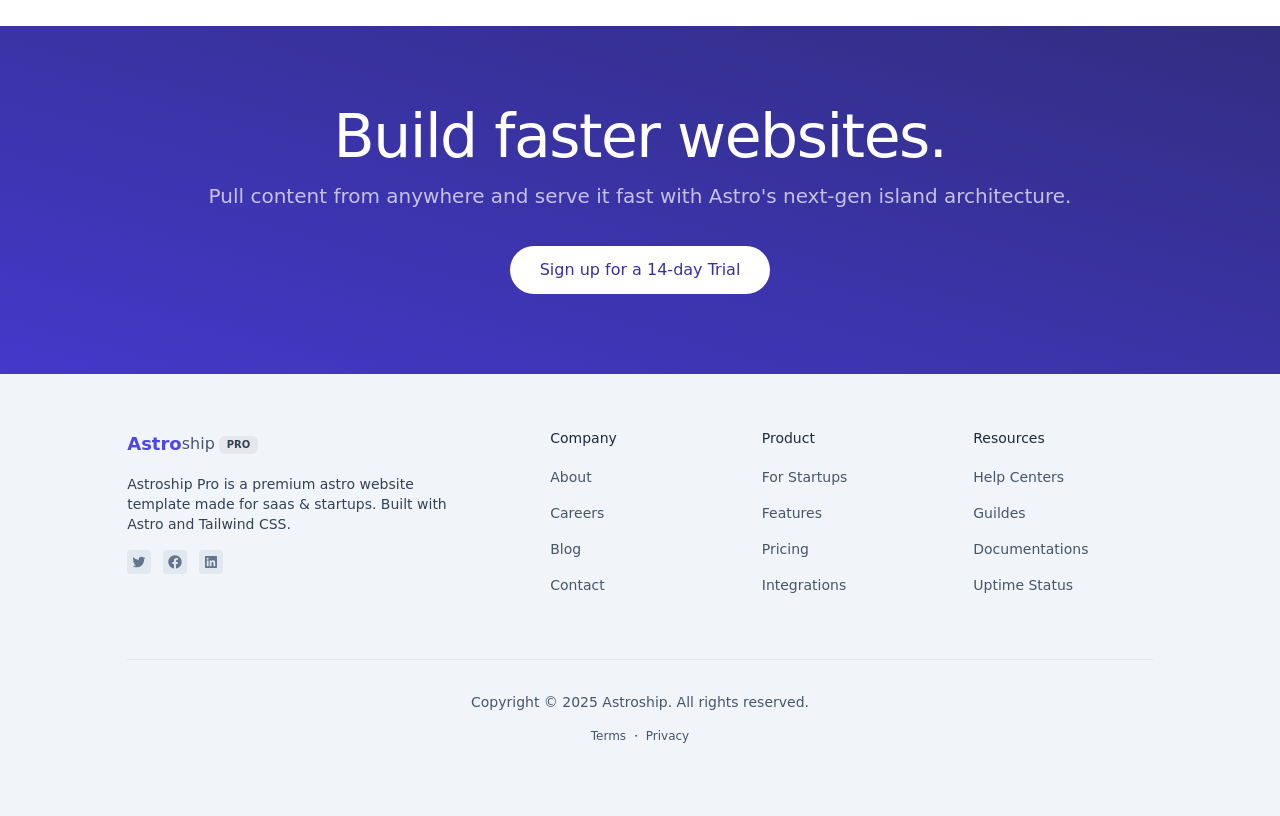
==== commit 09e31e48: "update" ====
--- a/about.html
+++ b/about.html
@@ -8,6 +8,7 @@
     <link rel="preconnect" href="https://fonts.googleapis.com">
     <link rel="preconnect" href="https://fonts.gstatic.com" crossorigin>
     <link href="https://fonts.googleapis.com/css2?family=Inter:wght@100..900&display=swap" rel="stylesheet">
+    <link href="https://cdn.jsdelivr.net/npm/bootstrap@5.3.3/dist/css/bootstrap.min.css" rel="stylesheet">
     <link rel="stylesheet" href="./css/about.css">
 </head>
 
@@ -57,6 +58,20 @@
             </div>
         </div>
     </header>
+    <div class="switch-theme">
+        <div class="switch-theme-content">
+            <svg xmlns="http://www.w3.org/2000/svg"
+                viewBox="0 0 640 640"><!--!Font Awesome Free v7.3.1 by @fontawesome - https://fontawesome.com License - https://fontawesome.com/license/free Copyright 2026 Fonticons, Inc.-->
+                <path
+                    d="M303.3 112.7C196.2 121.2 112 210.8 112 320C112 434.9 205.1 528 320 528C353.3 528 384.7 520.2 412.6 506.3C309.2 482.9 232 390.5 232 280C232 214.2 259.4 154.9 303.3 112.7zM64 320C64 178.6 178.6 64 320 64C339.4 64 358.4 66.2 376.7 70.3C386.6 72.5 394 80.8 395.2 90.8C396.4 100.8 391.2 110.6 382.1 115.2C321.5 145.4 280 207.9 280 280C280 381.6 362.4 464 464 464C469 464 473.9 463.8 478.8 463.4C488.9 462.6 498.4 468.2 502.6 477.5C506.8 486.8 504.6 497.6 497.3 504.6C451.3 548.8 388.8 576 320 576C178.6 576 64 461.4 64 320z" />
+            </svg>
+            <svg class="d-none" xmlns="http://www.w3.org/2000/svg"
+                viewBox="0 0 640 640"><!--!Font Awesome Free v7.3.1 by @fontawesome - https://fontawesome.com License - https://fontawesome.com/license/free Copyright 2026 Fonticons, Inc.-->
+                <path
+                    d="M320 32C328 32 335.4 36 339.9 42.6L398.7 130L502.1 109.8C509.9 108.3 518 110.7 523.7 116.4C529.4 122.1 531.8 130.2 530.3 138L510 241.3L597.4 300.1C604 304.5 608 312 608 320C608 328 604 335.4 597.4 339.9L510 398.7L530.2 502C531.7 509.8 529.3 517.9 523.6 523.6C517.9 529.3 509.8 531.7 502 530.2L398.7 510L339.9 597.4C335.4 604 328 608 320 608C312 608 304.6 604 300.1 597.4L241.3 510L137.9 530.2C130.1 531.7 122 529.3 116.3 523.6C110.6 517.9 108.2 509.8 109.7 502L130 398.7L42.6 339.9C36 335.4 32 328 32 320C32 312 36 304.6 42.6 300.1L130 241.3L109.8 137.9C108.3 130.1 110.7 122 116.4 116.3C122.1 110.6 130.2 108.2 138 109.7L241.3 129.9L300.1 42.5L301.9 40.2C306.4 35 313 32 320 32zM272.2 170C266.8 178 257.2 182 247.7 180.2L163.7 163.8L180.1 247.8C181.9 257.3 177.9 266.9 169.9 272.3L99 320L170 367.8C178 373.2 182 382.8 180.2 392.3L163.8 476.3L247.8 459.9L251.3 459.5C259.6 459.1 267.6 463.1 272.3 470.1L320.1 541.1L367.9 470.1L370.1 467.3C375.7 461.2 384.1 458.3 392.4 460L476.4 476.4L460 392.4C458.2 382.9 462.2 373.3 470.2 367.9L541.2 320.1L470.2 272.3C462.2 266.9 458.2 257.3 460 247.8L476.4 163.8L392.4 180.2C382.9 182 373.3 178 367.9 170L320.1 99L272.3 170zM320 440C253.7 440 200 386.3 200 320C200 253.7 253.7 200 320 200C386.3 200 440 253.7 440 320C440 386.3 386.3 440 320 440zM320 248C280.2 248 248 280.2 248 320C248 359.8 280.2 392 320 392C359.8 392 392 359.8 392 320C392 280.2 359.8 248 320 248z" />
+            </svg>
+        </div>
+    </div>
     <section class="aboutUs">
         <span>about us</span>
         <h1>We're Building Future</h1>
--- a/css/about.css
+++ b/css/about.css
@@ -0,0 +1,539 @@
+* {
+  margin: 0px;
+  padding: 0px;
+  box-sizing: border-box;
+  font-family: Inter Variable, Inter, ui-sans-serif, system-ui, sans-serif, "Apple Color Emoji", "Segoe UI Emoji", Segoe UI Symbol, "Noto Color Emoji";
+}
+
+.container {
+  width: 80%;
+  margin: 0 auto;
+}
+
+body {
+  position: relative;
+}
+
+.container {
+  width: 82%;
+}
+
+header {
+  position: sticky;
+  z-index: 100;
+  width: 100%;
+  top: 0px;
+  padding: 1.25rem 0px;
+  transition: all 0.2s;
+}
+header .header-content {
+  display: flex;
+  justify-content: space-between;
+}
+header .header-content a {
+  text-decoration: none;
+}
+header .header-content .logo {
+  display: flex;
+  align-items: center;
+  cursor: pointer;
+}
+header .header-content .logo span:nth-of-type(1) {
+  color: rgb(79, 70, 229);
+  font-size: 1.125rem;
+  font-weight: 700;
+  line-height: 1.75rem;
+}
+header .header-content .logo span:nth-of-type(2) {
+  color: rgb(71, 85, 105);
+  font-size: 1.125rem;
+  font-weight: 350;
+  line-height: 1.75rem;
+}
+header .header-content .logo span:nth-of-type(3) {
+  color: rgb(51, 65, 85);
+  font-size: 10px;
+  font-weight: 700;
+  text-transform: uppercase;
+  line-height: 1;
+  padding: 0.25rem 0.5rem;
+  margin-top: 0.125rem;
+  margin-left: 0.25rem;
+  background-color: rgb(229, 231, 235);
+  border-radius: 0.375rem;
+}
+header .header-content nav {
+  display: flex;
+  align-items: center;
+  gap: 0.75rem;
+  transition: all 0.5s;
+}
+header .header-content nav button {
+  position: relative;
+  display: flex;
+  align-items: center;
+  padding: 0.5rem 0.75rem;
+  gap: 0.25rem;
+  color: rgb(75, 85, 99);
+  font-size: 0.875rem;
+  font-weight: 350;
+  background-color: transparent;
+  text-transform: none;
+  border: none;
+}
+header .header-content nav button span {
+  line-height: 1.25rem;
+}
+header .header-content nav button svg {
+  width: 0.75rem;
+  height: 0.75rem;
+  margin-top: 0.125rem;
+  transition: all 0.2s;
+}
+header .header-content nav button svg.active {
+  transform: rotate(180deg);
+}
+header .header-content nav button:hover {
+  color: rgb(79, 70, 229);
+}
+header .header-content nav button .dropdown {
+  position: absolute;
+  width: 12rem;
+  top: 100%;
+  left: 0;
+  z-index: 50;
+  opacity: 0;
+  padding: 0.5rem 0.75rem;
+  border-radius: 0.375rem;
+  border: 1px solid rgba(229, 231, 235, 0.5);
+  box-shadow: 0 10px 15px -3px rgba(0, 0, 0, 0.1), 0 4px 6px -4px rgba(0, 0, 0, 0.1);
+  background-color: rgb(255, 255, 255);
+  transition: all 0.2s;
+}
+header .header-content nav button .dropdown ul {
+  list-style: none;
+  text-align: left;
+}
+header .header-content nav button .dropdown ul li {
+  color: rgb(75, 85, 99);
+  font-size: 0.875rem;
+  font-weight: 400;
+  padding: 0.25rem 0;
+  line-height: 1.25rem;
+  transition: all 0.2s;
+}
+header .header-content nav button .dropdown ul li:hover {
+  color: rgb(79, 70, 229);
+}
+header .header-content nav button .dropdown.active {
+  opacity: 1;
+}
+header .header-content nav a {
+  color: rgb(75, 85, 99);
+  font-size: 0.875rem;
+  font-weight: 350;
+  line-height: 1.25rem;
+  padding: 0.5rem 0.75rem;
+}
+header .header-content nav a:hover {
+  color: rgb(79, 70, 229);
+}
+header .header-content .login {
+  display: flex;
+  align-items: center;
+  gap: 1rem;
+  color: inherit;
+  font-size: 0.875rem;
+  font-weight: 350;
+  line-height: 1.25rem;
+}
+header .header-content .login a:nth-of-type(1) {
+  padding: 0.25rem 0.5rem;
+  color: black;
+}
+header .header-content .login a:nth-of-type(2) {
+  display: flex;
+  align-items: center;
+  padding: 0.5rem 1rem;
+  color: white;
+  background-color: rgb(79, 70, 229);
+  gap: 1px;
+  border-radius: 9999px;
+  transition: all 0.25s;
+}
+header .header-content .login a:nth-of-type(2) svg {
+  transition: all 0.25s;
+  width: 1rem;
+  height: 1rem;
+}
+header .header-content .login a:nth-of-type(2):hover {
+  background-color: rgb(55, 48, 163);
+}
+header .header-content .login a:nth-of-type(2):hover svg {
+  transform: translateX(0.25rem);
+}
+header.active {
+  padding: 0.5rem 0px;
+  background-color: rgba(255, 255, 255, 0.8);
+  border-bottom: 2px solid rgb(229, 231, 235);
+  backdrop-filter: blur(16px);
+}
+
+.aboutUs {
+  text-align: center;
+  margin-top: 4rem;
+}
+.aboutUs span {
+  display: inline-block;
+  padding: 0.25rem 0.75rem;
+  color: rgb(147, 51, 234);
+  font-size: 0.75rem;
+  font-weight: 500;
+  line-height: 1rem;
+  border: 2px solid rgb(233, 213, 255);
+  border-radius: 9999px;
+  background-color: rgb(243, 232, 255);
+  text-transform: uppercase;
+  margin-bottom: 1rem;
+}
+.aboutUs h1 {
+  letter-spacing: -0.025em;
+  line-height: 1;
+  color: black;
+  font-size: 3rem;
+  font-weight: 700;
+}
+.aboutUs p {
+  color: rgb(100, 116, 139);
+  font-size: 1.125rem;
+  font-weight: 400;
+  line-height: 1.75rem;
+  margin: 1rem auto 0 auto;
+  max-width: 36rem;
+}
+.aboutUs a {
+  display: inline-block;
+  margin-top: 1.5rem;
+  color: rgb(79, 70, 229);
+  font-size: 0.875rem;
+  font-weight: 400;
+  line-height: 1.25rem;
+  padding: 0.5rem 1rem;
+  background-color: rgb(255, 255, 255);
+  border: 2px solid rgb(99, 102, 241);
+  border-radius: 9999px;
+  text-decoration: none;
+  transition: all 0.2s;
+}
+.aboutUs a:hover {
+  background-color: rgb(238, 242, 255);
+}
+
+.startUps {
+  text-align: center;
+  padding: 1.5rem 0;
+  margin-top: 4rem;
+  border-top: 1px;
+  border-bottom: 1px;
+  border-left: 0;
+  border-right: 0;
+  border-color: rgb(241, 245, 249);
+  border-style: solid;
+}
+.startUps h2 {
+  color: rgb(100, 116, 139);
+  font-size: 1rem;
+  font-weight: 400;
+}
+.startUps div {
+  display: flex;
+  gap: 7rem;
+  margin-top: 1.5rem;
+  justify-content: center;
+  align-items: center;
+}
+.startUps div div {
+  height: 2.5rem;
+  margin: 0.5rem 0;
+}
+.startUps div div svg {
+  color: rgb(107, 114, 128);
+  height: 100%;
+  width: 100%;
+}
+
+.missions .missions__content {
+  display: grid;
+  grid-template-columns: repeat(2, 1fr);
+  gap: 2.5rem;
+  margin-top: 6rem;
+}
+.missions .missions__content .missions__left {
+  position: relative;
+  display: flex;
+  justify-content: center;
+}
+.missions .missions__content .missions__left .round__primary {
+  position: absolute;
+  background-color: rgb(243, 232, 255);
+  width: 24rem;
+  height: 24rem;
+  border-radius: 9999px;
+  top: 33%;
+  right: 0;
+}
+.missions .missions__content .missions__left .round__secondary {
+  position: absolute;
+  background-color: rgb(243, 232, 255);
+  width: 11rem;
+  height: 11rem;
+  top: 25%;
+  left: 2.5rem;
+  border-radius: 9999px;
+}
+.missions .missions__content .missions__left img {
+  height: 100%;
+  max-width: 28rem;
+  width: 100%;
+  border-radius: 0.75rem;
+  z-index: 20;
+  box-shadow: 0 25px 50px -12px rgba(0, 0, 0, 0.25);
+}
+.missions .missions__content .missions__right {
+  display: flex;
+  flex-direction: column;
+  justify-content: center;
+}
+.missions .missions__content .missions__right h2 {
+  color: rgb(31, 41, 55);
+  font-size: 3rem;
+  font-weight: 400;
+  line-height: 1;
+  letter-spacing: -0.025em;
+  margin-top: -0.5rem;
+}
+.missions .missions__content .missions__right h2 span {
+  color: rgb(79, 70, 229);
+}
+.missions .missions__content .missions__right h2 strong {
+  font-weight: bolder;
+}
+.missions .missions__content .missions__right p {
+  color: rgb(100, 116, 139);
+  font-size: 1.125rem;
+  font-weight: 400;
+  line-height: 1.625;
+  max-width: 36rem;
+  margin-top: 1rem;
+}
+.missions .missions__content .missions__right ul {
+  display: grid;
+  list-style: none;
+  margin-top: 1.5rem;
+  gap: 1rem;
+}
+.missions .missions__content .missions__right ul li {
+  display: flex;
+  align-items: center;
+  gap: 0.75rem;
+}
+.missions .missions__content .missions__right ul li svg {
+  width: 1.25rem;
+  height: 1.25rem;
+}
+.missions .missions__content .missions__right ul li span {
+  color: rgb(71, 85, 105);
+}
+
+.team {
+  margin-top: 6rem;
+  text-align: center;
+}
+.team .team__title h2 {
+  letter-spacing: -0.025em;
+  color: black;
+  font-size: 3rem;
+  font-weight: 400;
+}
+.team .team__title h2 span {
+  color: rgb(79, 70, 229);
+  font-weight: 700;
+}
+.team .team__title p {
+  color: rgb(71, 85, 105);
+  font-size: 1.125rem;
+  font-weight: 400;
+  margin-top: 1rem;
+  line-height: 1.75rem;
+}
+.team .team__members {
+  display: grid;
+  grid-template-columns: repeat(4, 1fr);
+  margin-top: 3rem;
+  gap: 2.5rem;
+}
+.team .team__members .member img {
+  width: 100%;
+  border-radius: 0.25rem;
+  object-fit: cover;
+  aspect-ratio: 1/1;
+}
+.team .team__members .member h2 {
+  color: rgb(31, 41, 55);
+  font-size: 1.125rem;
+  font-weight: 400;
+  margin-top: 1rem;
+  line-height: 1.75rem;
+}
+.team .team__members .member h3 {
+  color: rgb(100, 116, 139);
+  font-size: 0.875rem;
+  font-weight: 400;
+  line-height: 1.125rem;
+}
+
+.trial {
+  text-align: center;
+  padding: 5rem;
+  margin-top: 5rem;
+  background: linear-gradient(to bottom left, #312e81, #4338ca);
+}
+.trial h2 {
+  color: white;
+  font-size: 3.75rem;
+  font-weight: 400;
+  line-height: 1;
+  letter-spacing: -0.025em;
+}
+.trial p {
+  color: rgba(255, 255, 255, 0.7019607843);
+  font-size: 1.25rem;
+  font-weight: 400;
+  line-height: 1.75rem;
+  margin-top: 1rem;
+}
+.trial a {
+  display: inline-block;
+  color: rgb(55, 48, 163);
+  font-size: 1rem;
+  font-weight: 400;
+  padding: 0.625rem 1.75rem;
+  background-color: rgb(255, 255, 255);
+  border: 2px solid transparent;
+  border-radius: 9999px;
+  text-decoration: none;
+  margin-top: 1.25rem;
+}
+
+.footer {
+  background-color: rgb(241, 245, 249);
+}
+.footer .footer-content {
+  padding: 3.5rem 0;
+}
+.footer .footer-content .main {
+  display: grid;
+  grid-template-columns: repeat(5, 1fr);
+  gap: 2rem;
+}
+.footer .footer-content .main .title {
+  grid-column: span 2;
+}
+.footer .footer-content .main .title a {
+  display: flex;
+  align-items: center;
+}
+.footer .footer-content .main .title a span:nth-of-type(1) {
+  color: rgb(79, 70, 229);
+  font-size: 1.125rem;
+  font-weight: 700;
+  line-height: 1.75rem;
+}
+.footer .footer-content .main .title a span:nth-of-type(2) {
+  color: rgb(71, 85, 105);
+  font-size: 1rem;
+  font-weight: 400;
+  line-height: 1.75rem;
+}
+.footer .footer-content .main .title a span:nth-of-type(3) {
+  color: rgb(51, 65, 85);
+  font-size: 10px;
+  font-weight: 700;
+  text-transform: uppercase;
+  line-height: 1;
+  padding: 0.25rem 0.5rem;
+  margin-top: 0.125rem;
+  margin-left: 0.25rem;
+  background-color: rgb(229, 231, 235);
+  border-radius: 0.375rem;
+}
+.footer .footer-content .main .title p {
+  color: rgb(51, 65, 85);
+  font-size: 0.875rem;
+  font-weight: 400;
+  line-height: 1.25rem;
+  max-width: 20rem;
+  margin-top: 1rem;
+}
+.footer .footer-content .main .title div {
+  display: flex;
+  margin-top: 1rem;
+  gap: 0.75rem;
+}
+.footer .footer-content .main .title div a {
+  display: flex;
+  justify-content: center;
+  align-items: center;
+  width: 1.5rem;
+  height: 1.5rem;
+  color: rgb(100, 116, 139);
+  background-color: rgb(226, 232, 240);
+  border-radius: 0.25rem;
+  transition: all 0.2s;
+}
+.footer .footer-content .main .title div a:hover {
+  background-color: rgb(203, 213, 225);
+}
+.footer .footer-content .main .link-group h3 {
+  color: rgb(30, 41, 59);
+  font-size: 0.875rem;
+  font-weight: 500;
+}
+.footer .footer-content .main .link-group div {
+  display: flex;
+  flex-direction: column;
+  margin-top: 0.75rem;
+}
+.footer .footer-content .main .link-group div a {
+  color: rgb(71, 85, 105);
+  font-size: 0.875rem;
+  font-weight: 400;
+  line-height: 1.25rem;
+  padding: 0.5rem 0;
+  transition: all 0.2s;
+}
+.footer .footer-content .main .link-group div a:hover {
+  color: rgb(79, 70, 229);
+}
+.footer .footer-content .secondary {
+  border-top: 1px solid rgb(229, 231, 235);
+  margin-top: 3.5rem;
+  padding-top: 2rem;
+  text-align: center;
+}
+.footer .footer-content .secondary p:nth-of-type(1) {
+  color: rgb(71, 85, 105);
+  font-size: 0.875rem;
+  font-weight: 400;
+  line-height: 1.25rem;
+}
+.footer .footer-content .secondary p:nth-of-type(2) {
+  margin-top: 0.5rem;
+  line-height: 1rem;
+  color: rgb(71, 85, 105);
+  font-size: 0.75rem;
+  font-weight: 400;
+}
+.footer a {
+  text-decoration: none;
+}/*# sourceMappingURL=about.css.map */
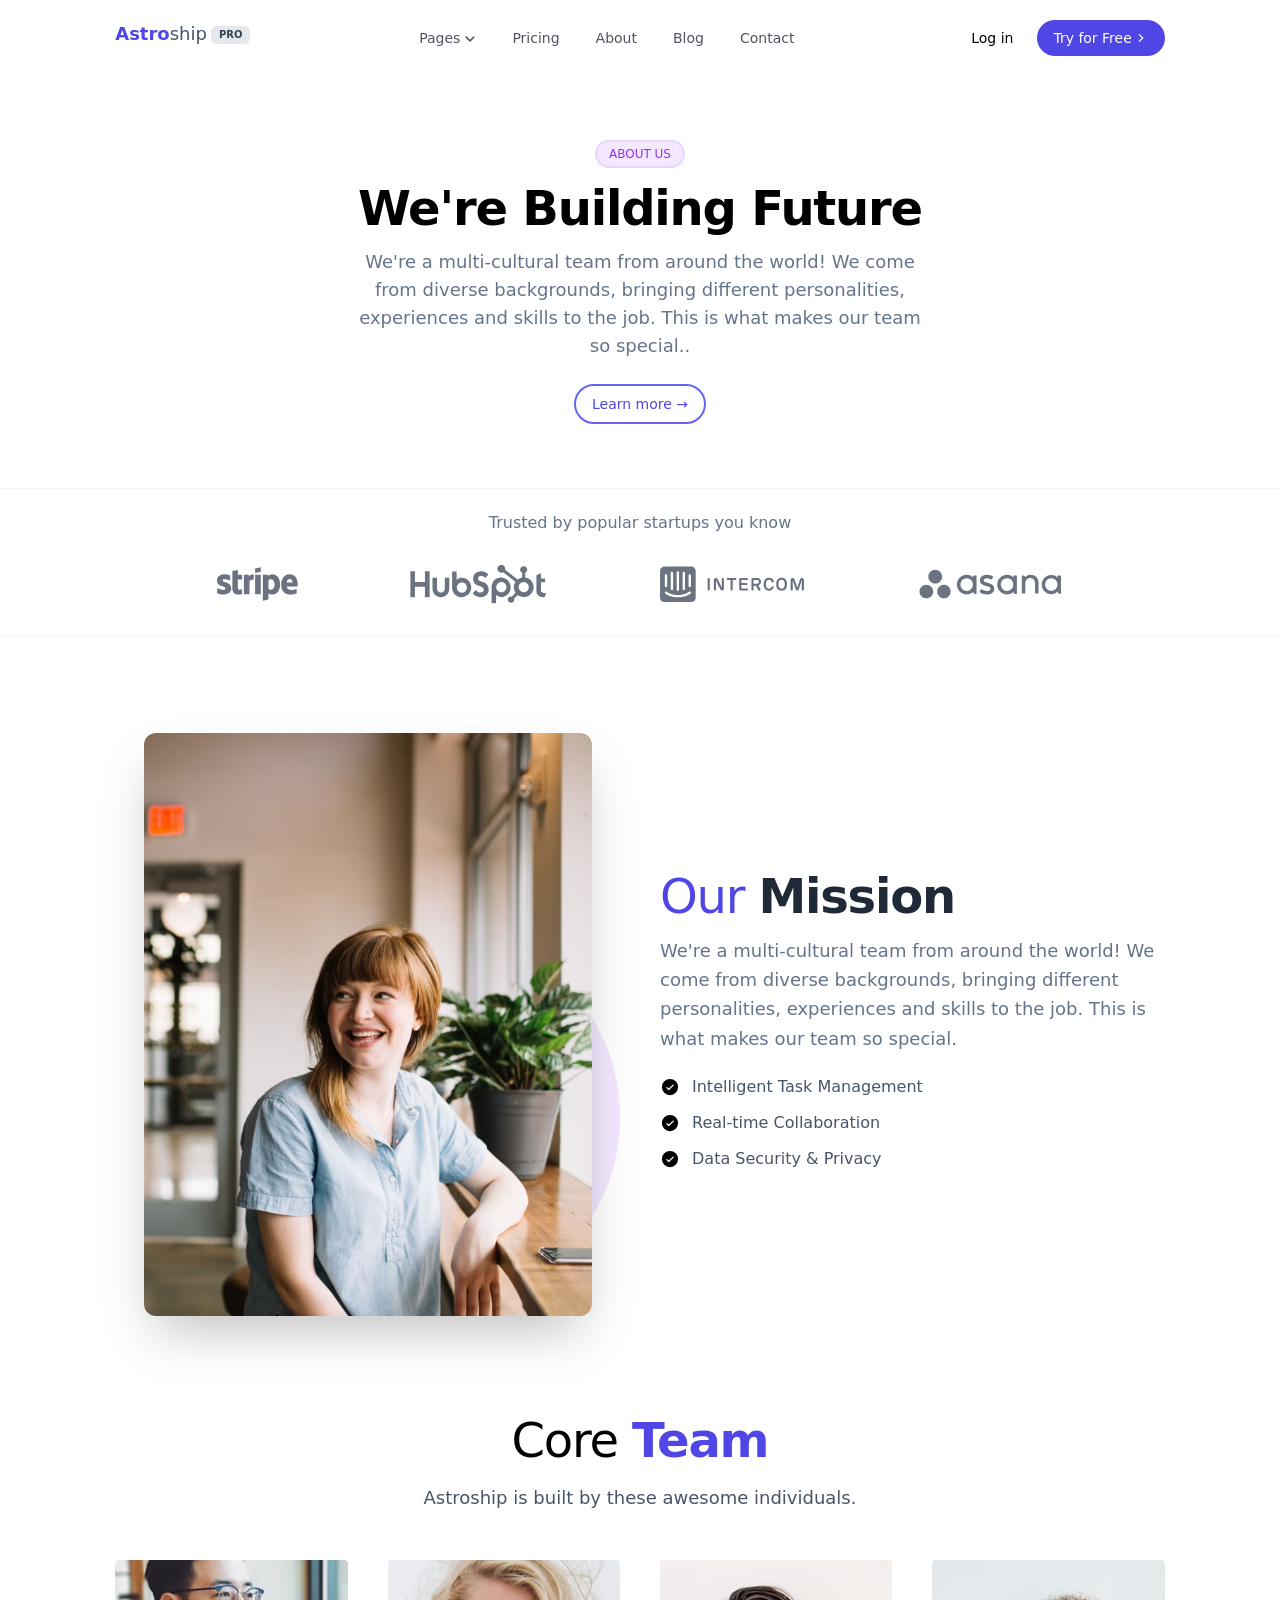
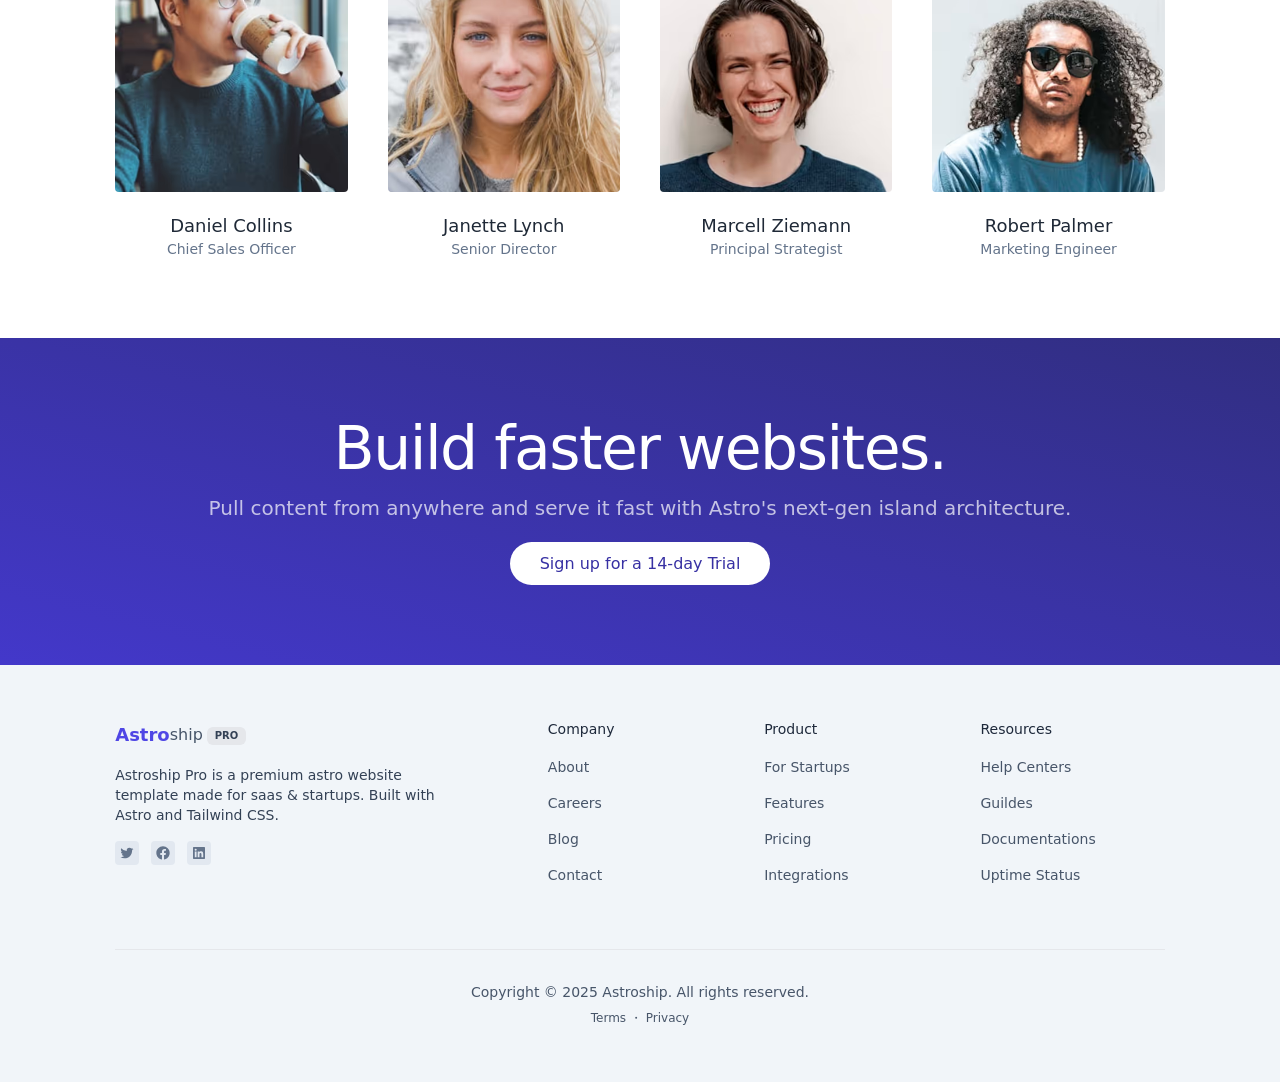
==== commit c2219faf: "fix" ====
--- a/about.html
+++ b/about.html
@@ -8,7 +8,6 @@
     <link rel="preconnect" href="https://fonts.googleapis.com">
     <link rel="preconnect" href="https://fonts.gstatic.com" crossorigin>
     <link href="https://fonts.googleapis.com/css2?family=Inter:wght@100..900&display=swap" rel="stylesheet">
-    <link href="https://cdn.jsdelivr.net/npm/bootstrap@5.3.3/dist/css/bootstrap.min.css" rel="stylesheet">
     <link rel="stylesheet" href="./css/about.css">
 </head>
 
@@ -58,20 +57,6 @@
             </div>
         </div>
     </header>
-    <div class="switch-theme">
-        <div class="switch-theme-content">
-            <svg xmlns="http://www.w3.org/2000/svg"
-                viewBox="0 0 640 640"><!--!Font Awesome Free v7.3.1 by @fontawesome - https://fontawesome.com License - https://fontawesome.com/license/free Copyright 2026 Fonticons, Inc.-->
-                <path
-                    d="M303.3 112.7C196.2 121.2 112 210.8 112 320C112 434.9 205.1 528 320 528C353.3 528 384.7 520.2 412.6 506.3C309.2 482.9 232 390.5 232 280C232 214.2 259.4 154.9 303.3 112.7zM64 320C64 178.6 178.6 64 320 64C339.4 64 358.4 66.2 376.7 70.3C386.6 72.5 394 80.8 395.2 90.8C396.4 100.8 391.2 110.6 382.1 115.2C321.5 145.4 280 207.9 280 280C280 381.6 362.4 464 464 464C469 464 473.9 463.8 478.8 463.4C488.9 462.6 498.4 468.2 502.6 477.5C506.8 486.8 504.6 497.6 497.3 504.6C451.3 548.8 388.8 576 320 576C178.6 576 64 461.4 64 320z" />
-            </svg>
-            <svg class="d-none" xmlns="http://www.w3.org/2000/svg"
-                viewBox="0 0 640 640"><!--!Font Awesome Free v7.3.1 by @fontawesome - https://fontawesome.com License - https://fontawesome.com/license/free Copyright 2026 Fonticons, Inc.-->
-                <path
-                    d="M320 32C328 32 335.4 36 339.9 42.6L398.7 130L502.1 109.8C509.9 108.3 518 110.7 523.7 116.4C529.4 122.1 531.8 130.2 530.3 138L510 241.3L597.4 300.1C604 304.5 608 312 608 320C608 328 604 335.4 597.4 339.9L510 398.7L530.2 502C531.7 509.8 529.3 517.9 523.6 523.6C517.9 529.3 509.8 531.7 502 530.2L398.7 510L339.9 597.4C335.4 604 328 608 320 608C312 608 304.6 604 300.1 597.4L241.3 510L137.9 530.2C130.1 531.7 122 529.3 116.3 523.6C110.6 517.9 108.2 509.8 109.7 502L130 398.7L42.6 339.9C36 335.4 32 328 32 320C32 312 36 304.6 42.6 300.1L130 241.3L109.8 137.9C108.3 130.1 110.7 122 116.4 116.3C122.1 110.6 130.2 108.2 138 109.7L241.3 129.9L300.1 42.5L301.9 40.2C306.4 35 313 32 320 32zM272.2 170C266.8 178 257.2 182 247.7 180.2L163.7 163.8L180.1 247.8C181.9 257.3 177.9 266.9 169.9 272.3L99 320L170 367.8C178 373.2 182 382.8 180.2 392.3L163.8 476.3L247.8 459.9L251.3 459.5C259.6 459.1 267.6 463.1 272.3 470.1L320.1 541.1L367.9 470.1L370.1 467.3C375.7 461.2 384.1 458.3 392.4 460L476.4 476.4L460 392.4C458.2 382.9 462.2 373.3 470.2 367.9L541.2 320.1L470.2 272.3C462.2 266.9 458.2 257.3 460 247.8L476.4 163.8L392.4 180.2C382.9 182 373.3 178 367.9 170L320.1 99L272.3 170zM320 440C253.7 440 200 386.3 200 320C200 253.7 253.7 200 320 200C386.3 200 440 253.7 440 320C440 386.3 386.3 440 320 440zM320 248C280.2 248 248 280.2 248 320C248 359.8 280.2 392 320 392C359.8 392 392 359.8 392 320C392 280.2 359.8 248 320 248z" />
-            </svg>
-        </div>
-    </div>
     <section class="aboutUs">
         <span>about us</span>
         <h1>We're Building Future</h1>
